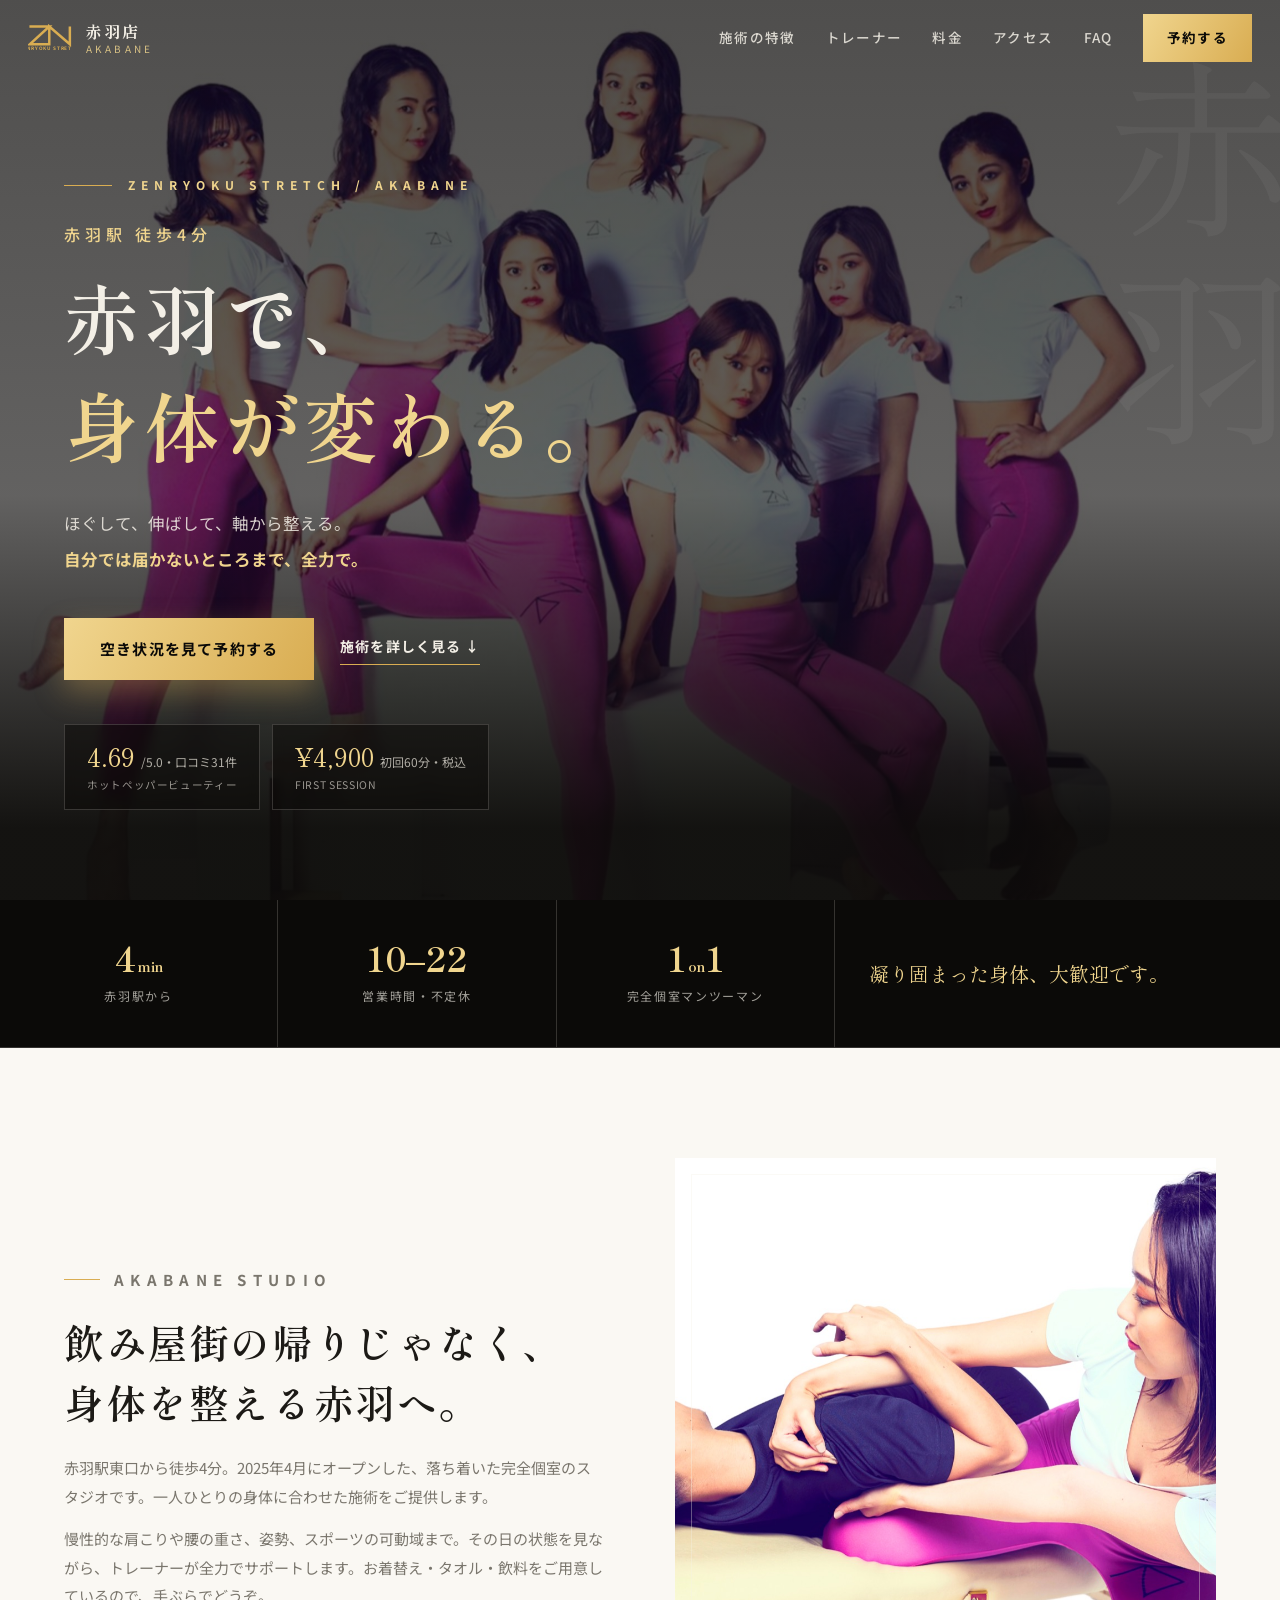
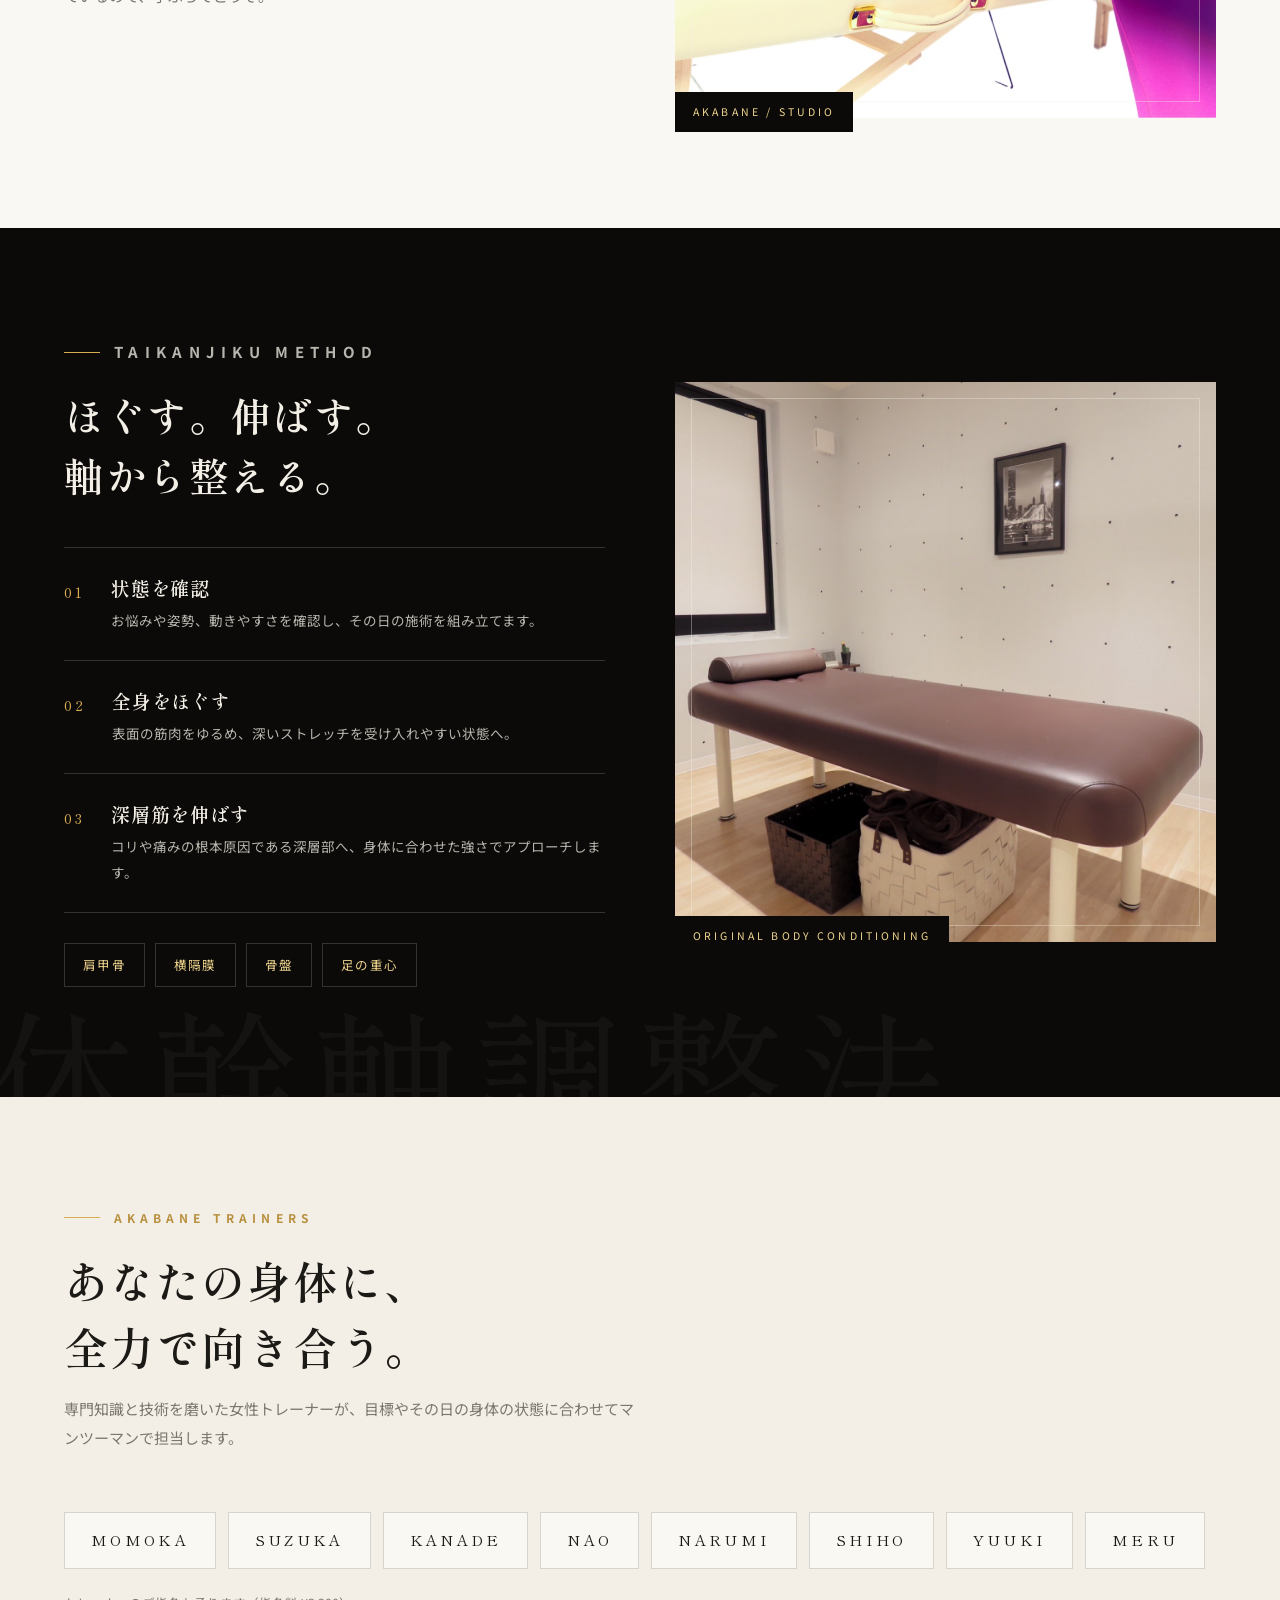
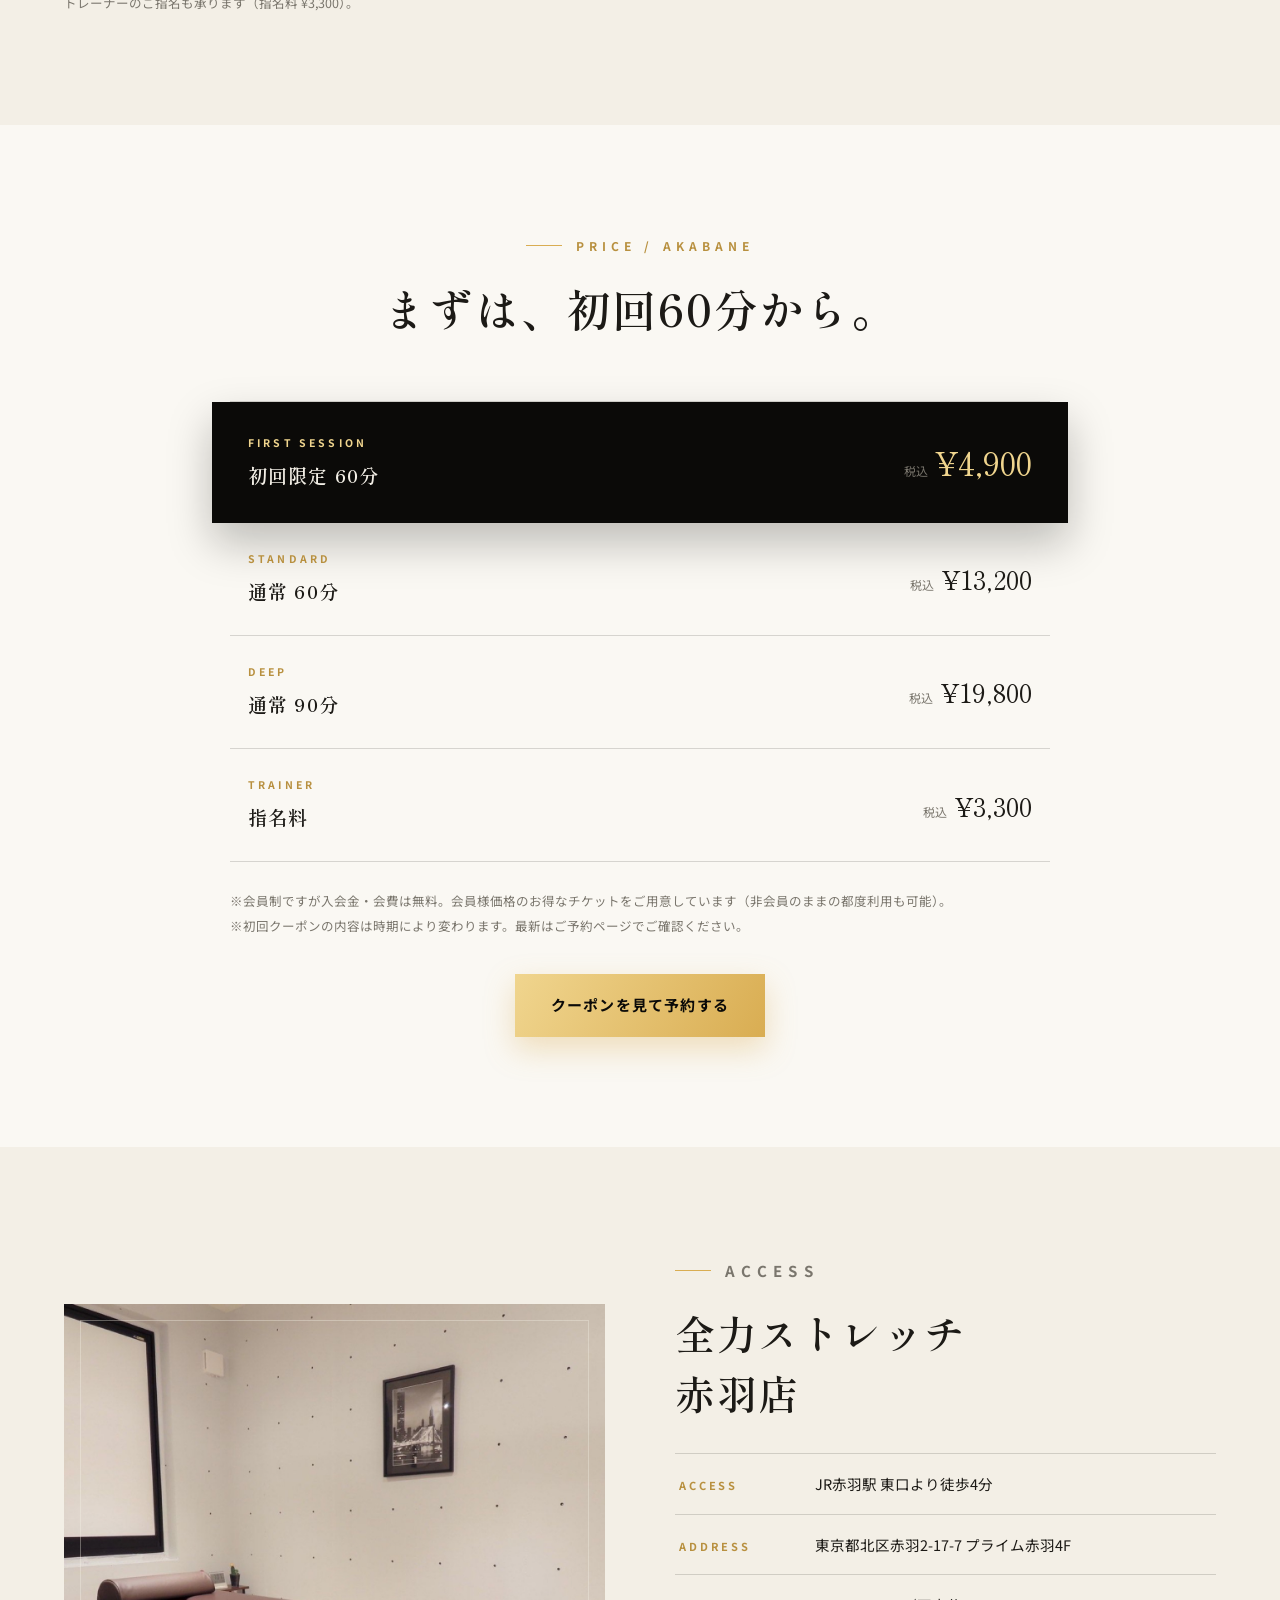
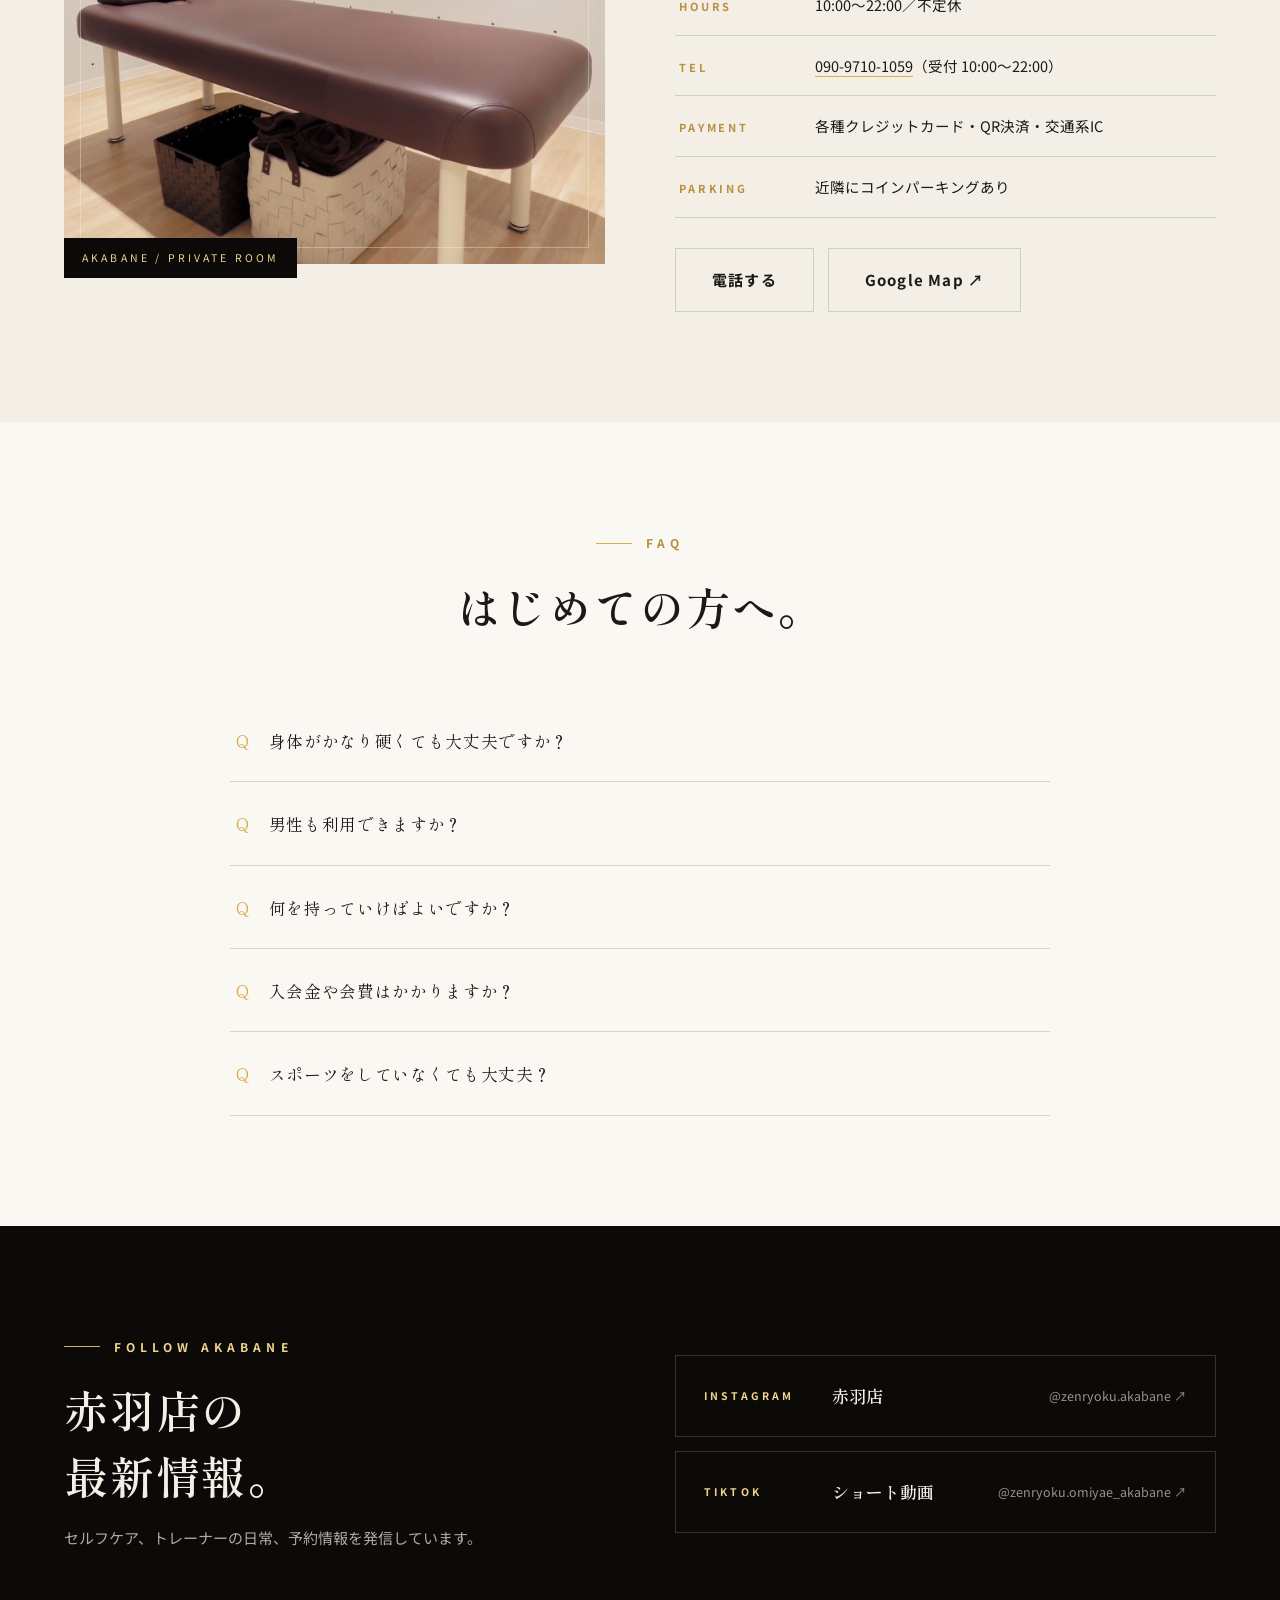
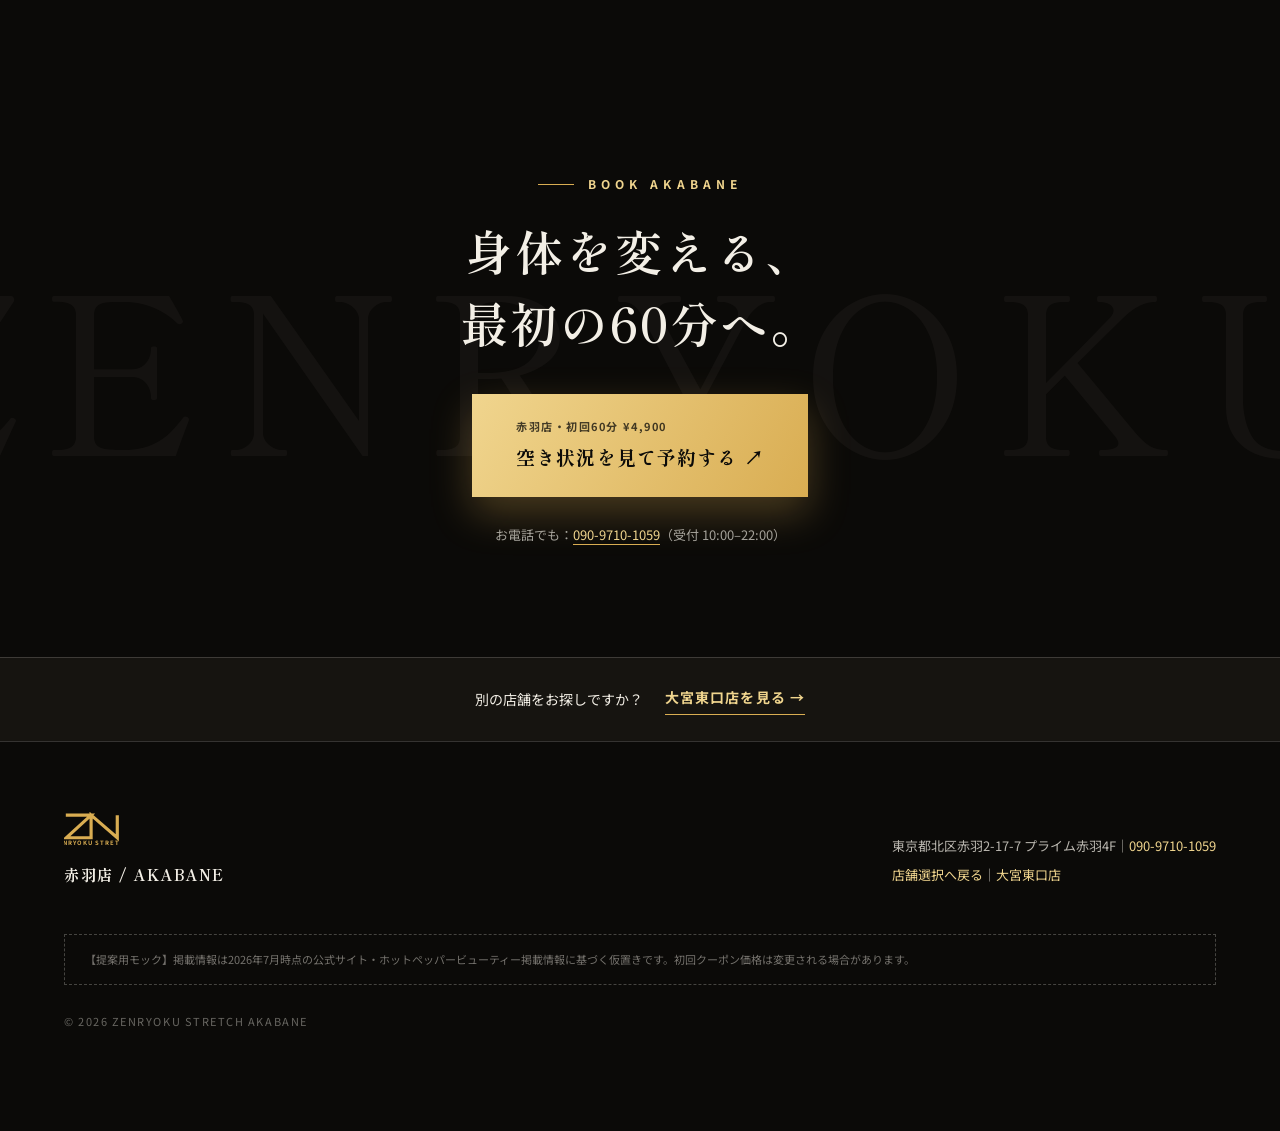
==== site/akabane/index.html @ d9684d63 "全力ストレッチ HP提案デモサイト（3案切替＋QR） Co-Authored-By: Claude Fable 5 <noreply@anthropic.com>" ====
<!doctype html>
<html lang="ja">
<head>
  <meta charset="UTF-8">
  <meta name="viewport" content="width=device-width, initial-scale=1.0">
  <title>全力ストレッチ 赤羽店｜赤羽駅徒歩4分・もみほぐし＆パーソナルストレッチ</title>
  <meta name="description" content="全力ストレッチ 赤羽店。赤羽駅徒歩4分、口コミ4.69。ほぐし×ストレッチのWアプローチ、完全個室・女性トレーナーのマンツーマン施術。初回60分4,900円。">
  <meta name="robots" content="noindex">
  <meta name="theme-color" content="#0b0a08">
  <meta property="og:title" content="全力ストレッチ 赤羽店">
  <meta property="og:description" content="赤羽駅徒歩4分。ほぐしてから、伸ばす。初回60分4,900円。">
  <meta property="og:image" content="https://kehare.github.io/zenryoku-stretch-hp/assets/images/akabane-cover.jpg">
  <meta property="og:url" content="https://kehare.github.io/zenryoku-stretch-hp/akabane/">
  <meta property="og:type" content="website">
  <link rel="icon" type="image/svg+xml" href="../assets/zenryoku-logo.svg">
  <link rel="preconnect" href="https://fonts.googleapis.com">
  <link rel="preconnect" href="https://fonts.gstatic.com" crossorigin>
  <link href="https://fonts.googleapis.com/css2?family=Shippori+Mincho:wght@500;600;700&family=Noto+Sans+JP:wght@400;500;700&display=swap" rel="stylesheet">
  <link rel="stylesheet" href="../assets/site.css">
  <script src="../assets/site.js" defer></script>
</head>
<body class="has-reserve-bar">
<a class="skip-link" href="#main">本文へ移動</a>

<header class="site-header" data-header>
  <a class="brand" href="../index.html" aria-label="店舗選択へ戻る">
    <svg class="brand-mark" viewBox="0 0 124 78" aria-hidden="true">
      <path d="M4 7H60L5 57H60V7L118 57V7"></path>
      <text class="brand-mark-word" x="61" y="74" text-anchor="middle">ZENRYOKU STRETCH</text>
    </svg>
    <span class="brand-copy">
      <strong>赤羽店</strong>
      <small>AKABANE</small>
    </span>
  </a>
  <button class="menu-toggle" type="button" aria-expanded="false" aria-controls="global-nav" data-menu-toggle>
    <span></span><span></span>
    <span class="sr-only">メニューを開く</span>
  </button>
  <nav class="global-nav" id="global-nav" aria-label="メインメニュー" data-nav>
    <a href="#method">施術の特徴</a>
    <a href="#trainers">トレーナー</a>
    <a href="#price">料金</a>
    <a href="#access">アクセス</a>
    <a href="#faq">FAQ</a>
    <a class="nav-cta" href="#reserve">予約する</a>
  </nav>
</header>

<main id="main">

  <!-- ヒーロー -->
  <section class="hero" id="top" style="padding:0">
    <div class="hero-media" aria-hidden="true">
      <img src="../assets/images/akabane-cover.jpg" alt="" width="1600" height="900">
    </div>
    <p class="hero-watermark" aria-hidden="true">赤羽</p>
    <div class="hero-inner">
      <p class="hero-kicker">Zenryoku Stretch / Akabane</p>
      <h1 class="reveal">
        <small>赤羽駅 徒歩4分</small>
        赤羽で、<br><em>身体が変わる。</em>
      </h1>
      <p class="hero-lead reveal">ほぐして、伸ばして、軸から整える。<br><strong>自分では届かないところまで、全力で。</strong></p>
      <div class="hero-actions reveal">
        <a class="btn btn-gold" href="https://beauty.hotpepper.jp/kr/slnH000744509/coupon/" target="_blank" rel="noopener noreferrer">空き状況を見て予約する</a>
        <a class="text-link" href="#method">施術を詳しく見る ↓</a>
      </div>
      <div class="hero-badges reveal">
        <div class="badge"><span class="num">4.69<small>/5.0・口コミ31件</small></span><span class="src">ホットペッパービューティー</span></div>
        <div class="badge"><span class="num">¥4,900<small>初回60分・税込</small></span><span class="src">FIRST SESSION</span></div>
      </div>
    </div>
  </section>

  <!-- プルーフ帯 -->
  <div class="proof-strip" aria-label="赤羽店の特徴">
    <div class="proof-item"><strong>4<small>min</small></strong><span>赤羽駅から</span></div>
    <div class="proof-item"><strong>10–22</strong><span>営業時間・不定休</span></div>
    <div class="proof-item"><strong>1<small>on</small>1</strong><span>完全個室マンツーマン</span></div>
    <div class="proof-message"><p>凝り固まった身体、大歓迎です。</p></div>
  </div>

  <!-- イントロ -->
  <section>
    <div class="container">
      <div class="split">
        <div class="split-copy reveal">
          <p class="eyebrow">Akabane Studio</p>
          <h2>飲み屋街の帰りじゃなく、<br>身体を整える赤羽へ。</h2>
          <p>赤羽駅東口から徒歩4分。2025年4月にオープンした、落ち着いた完全個室のスタジオです。一人ひとりの身体に合わせた施術をご提供します。</p>
          <p>慢性的な肩こりや腰の重さ、姿勢、スポーツの可動域まで。その日の状態を見ながら、トレーナーが全力でサポートします。お着替え・タオル・飲料をご用意しているので、手ぶらでどうぞ。</p>
        </div>
        <div class="split-media reveal">
          <img src="../assets/images/akabane-wide.jpg" alt="全力ストレッチ 赤羽店の店内" loading="lazy" width="1600" height="900">
          <span class="frame-line" aria-hidden="true"></span>
          <span class="img-label">AKABANE / STUDIO</span>
        </div>
      </div>
    </div>
  </section>

  <!-- メソッド -->
  <section class="method-section" id="method">
    <p class="method-watermark" aria-hidden="true">体幹軸調整法</p>
    <div class="container">
      <div class="split reverse">
        <div class="split-media reveal">
          <img src="../assets/images/akabane-staff.jpg" alt="赤羽店でのマンツーマン施術" loading="lazy" width="1080" height="1080">
          <span class="frame-line" aria-hidden="true"></span>
          <span class="img-label">ORIGINAL BODY CONDITIONING</span>
        </div>
        <div class="split-copy">
          <p class="eyebrow on-dark reveal">Taikanjiku Method</p>
          <h2 class="reveal" style="color:var(--cream)">ほぐす。伸ばす。<br>軸から整える。</h2>
          <ol class="method-steps">
            <li class="reveal"><span class="num">01</span><div><h3>状態を確認</h3><p>お悩みや姿勢、動きやすさを確認し、その日の施術を組み立てます。</p></div></li>
            <li class="reveal"><span class="num">02</span><div><h3>全身をほぐす</h3><p>表面の筋肉をゆるめ、深いストレッチを受け入れやすい状態へ。</p></div></li>
            <li class="reveal"><span class="num">03</span><div><h3>深層筋を伸ばす</h3><p>コリや痛みの根本原因である深層部へ、身体に合わせた強さでアプローチします。</p></div></li>
          </ol>
          <div class="axis-chips reveal">
            <span>肩甲骨</span><span>横隔膜</span><span>骨盤</span><span>足の重心</span>
          </div>
        </div>
      </div>
    </div>
  </section>

  <!-- トレーナー -->
  <section class="trainer-section" id="trainers">
    <div class="container">
      <div class="sec-head reveal">
        <p class="eyebrow">Akabane Trainers</p>
        <h2 class="sec-title">あなたの身体に、<br>全力で向き合う。</h2>
        <p class="sec-lead">専門知識と技術を磨いた女性トレーナーが、目標やその日の身体の状態に合わせてマンツーマンで担当します。</p>
      </div>
      <div class="store-trainers reveal" aria-label="赤羽店トレーナー">
        <span>MOMOKA</span><span>SUZUKA</span><span>KANADE</span><span>NAO</span><span>NARUMI</span><span>SHIHO</span><span>YUUKI</span><span>MERU</span>
      </div>
      <p class="trainer-note reveal">トレーナーのご指名も承ります（指名料 ¥3,300）。</p>
    </div>
  </section>

  <!-- 料金 -->
  <section class="center" id="price">
    <div class="container">
      <div class="sec-head reveal">
        <p class="eyebrow">Price / Akabane</p>
        <h2 class="sec-title">まずは、初回60分から。</h2>
      </div>
      <div class="price-table reveal">
        <div class="price-row featured">
          <div><span>First Session</span><strong>初回限定 60分</strong></div>
          <p><small>税込</small>¥4,900</p>
        </div>
        <div class="price-row">
          <div><span>Standard</span><strong>通常 60分</strong></div>
          <p><small>税込</small>¥13,200</p>
        </div>
        <div class="price-row">
          <div><span>Deep</span><strong>通常 90分</strong></div>
          <p><small>税込</small>¥19,800</p>
        </div>
        <div class="price-row">
          <div><span>Trainer</span><strong>指名料</strong></div>
          <p><small>税込</small>¥3,300</p>
        </div>
      </div>
      <p class="price-note reveal">※会員制ですが入会金・会費は無料。会員様価格のお得なチケットをご用意しています（非会員のままの都度利用も可能）。<br>※初回クーポンの内容は時期により変わります。最新はご予約ページでご確認ください。</p>
      <div class="price-cta reveal">
        <a class="btn btn-gold" href="https://beauty.hotpepper.jp/kr/slnH000744509/coupon/" target="_blank" rel="noopener noreferrer">クーポンを見て予約する</a>
      </div>
    </div>
  </section>

  <!-- アクセス -->
  <section class="store-access" id="access">
    <div class="container">
      <div class="split">
        <div class="split-media reveal">
          <img src="../assets/images/akabane-space.jpg" alt="全力ストレッチ 赤羽店の個室" loading="lazy" width="1080" height="1080">
          <span class="frame-line" aria-hidden="true"></span>
          <span class="img-label">AKABANE / PRIVATE ROOM</span>
        </div>
        <div class="split-copy reveal">
          <p class="eyebrow">Access</p>
          <h2>全力ストレッチ<br>赤羽店</h2>
          <dl class="access-list">
            <div><dt>ACCESS</dt><dd>JR赤羽駅 東口より徒歩4分</dd></div>
            <div><dt>ADDRESS</dt><dd>東京都北区赤羽2-17-7 プライム赤羽4F</dd></div>
            <div><dt>HOURS</dt><dd>10:00〜22:00／不定休</dd></div>
            <div><dt>TEL</dt><dd><a href="tel:090-9710-1059" style="border-bottom:1px solid var(--gold)">090-9710-1059</a>（受付 10:00〜22:00）</dd></div>
            <div><dt>PAYMENT</dt><dd>各種クレジットカード・QR決済・交通系IC</dd></div>
            <div><dt>PARKING</dt><dd>近隣にコインパーキングあり</dd></div>
          </dl>
          <div class="access-actions">
            <a class="btn btn-outline" href="tel:090-9710-1059">電話する</a>
            <a class="btn btn-outline" href="https://www.google.com/maps/search/?api=1&query=%E5%85%A8%E5%8A%9B%E3%82%B9%E3%83%88%E3%83%AC%E3%83%83%E3%83%81%E8%B5%A4%E7%BE%BD%E5%BA%97" target="_blank" rel="noopener noreferrer">Google Map ↗</a>
          </div>
        </div>
      </div>
    </div>
  </section>

  <!-- FAQ -->
  <section class="center" id="faq">
    <div class="container">
      <div class="sec-head reveal">
        <p class="eyebrow">FAQ</p>
        <h2 class="sec-title">はじめての方へ。</h2>
      </div>
      <div class="faq-list">
        <details class="reveal">
          <summary>身体がかなり硬くても大丈夫ですか？</summary>
          <p>はい。身体の状態に合わせて強さや内容を調整します。緊張しやすい方には、自律神経に関わる脊柱近くの筋肉をゆるめる施術から始めますのでご安心ください。</p>
        </details>
        <details class="reveal">
          <summary>男性も利用できますか？</summary>
          <p>はい。男性・女性ともにご利用いただけます。施術は完全個室で、女性トレーナーがマンツーマンで担当します。</p>
        </details>
        <details class="reveal">
          <summary>何を持っていけばよいですか？</summary>
          <p>お着替え・タオル・お飲み物をご用意しています。基本的に手ぶらでお越しいただけます。お仕事帰りのスーツのままでも大丈夫です。</p>
        </details>
        <details class="reveal">
          <summary>入会金や会費はかかりますか？</summary>
          <p>会員制ですが、入会金・会費は無料です。会員になると会員様価格のチケットをご利用いただけます。非会員のままの都度利用も可能です。</p>
        </details>
        <details class="reveal">
          <summary>スポーツをしていなくても大丈夫？</summary>
          <p>もちろんです。デスクワークの肩こり・腰痛の方が多く通われています。柔軟性を上げたいスポーツをされる方（特にゴルフ）にもおすすめです。</p>
        </details>
      </div>
    </div>
  </section>

  <!-- SNS -->
  <section class="social-section">
    <div class="container">
      <div class="social-grid">
        <div class="reveal">
          <p class="eyebrow on-dark">Follow Akabane</p>
          <h2 class="sec-title" style="color:var(--cream)">赤羽店の<br>最新情報。</h2>
          <p class="sec-lead" style="color:rgba(243,239,230,.7)">セルフケア、トレーナーの日常、予約情報を発信しています。</p>
        </div>
        <div class="social-links">
          <a class="social-card reveal" href="https://www.instagram.com/zenryoku.akabane/" target="_blank" rel="noopener noreferrer">
            <span>INSTAGRAM</span><strong>赤羽店</strong><em>@zenryoku.akabane ↗</em>
          </a>
          <a class="social-card reveal" href="https://www.tiktok.com/@zenryoku.omiyae_akabane" target="_blank" rel="noopener noreferrer">
            <span>TIKTOK</span><strong>ショート動画</strong><em>@zenryoku.omiyae_akabane ↗</em>
          </a>
        </div>
      </div>
    </div>
  </section>

  <!-- 予約 -->
  <section class="reserve-section" id="reserve">
    <div class="container reserve-inner reveal">
      <p class="eyebrow on-dark" style="justify-content:center">Book Akabane</p>
      <h2>身体を変える、<br>最初の60分へ。</h2>
      <div class="reserve-buttons">
        <a class="reserve-button" href="https://beauty.hotpepper.jp/kr/slnH000744509/coupon/" target="_blank" rel="noopener noreferrer">
          <small>赤羽店・初回60分 ¥4,900</small>
          <strong>空き状況を見て予約する ↗</strong>
        </a>
      </div>
      <p class="reserve-tel">お電話でも：<a href="tel:090-9710-1059">090-9710-1059</a>（受付 10:00–22:00）</p>
    </div>
  </section>
</main>

<div class="store-switch">
  <span>別の店舗をお探しですか？</span>
  <a href="../omiya/index.html">大宮東口店を見る →</a>
</div>

<footer class="site-footer">
  <div class="container">
    <div class="footer-grid">
      <div class="footer-brand">
        <svg class="brand-mark" viewBox="0 0 124 78" aria-hidden="true" style="width:56px">
          <path d="M4 7H60L5 57H60V7L118 57V7"></path>
          <text class="brand-mark-word" x="61" y="74" text-anchor="middle">ZENRYOKU STRETCH</text>
        </svg>
        <strong>赤羽店 / AKABANE</strong>
      </div>
      <div class="footer-shops">
        <p>東京都北区赤羽2-17-7 プライム赤羽4F｜<a href="tel:090-9710-1059">090-9710-1059</a></p>
        <p><a href="../index.html">店舗選択へ戻る</a>｜<a href="../omiya/index.html">大宮東口店</a></p>
      </div>
    </div>
    <div class="mock-note">【提案用モック】掲載情報は2026年7月時点の公式サイト・ホットペッパービューティー掲載情報に基づく仮置きです。初回クーポン価格は変更される場合があります。</div>
    <p class="copyright">© 2026 ZENRYOKU STRETCH AKABANE</p>
  </div>
</footer>

<div class="mobile-reserve" aria-label="赤羽店の予約">
  <a href="https://beauty.hotpepper.jp/kr/slnH000744509/coupon/" target="_blank" rel="noopener noreferrer">
    <small>赤羽店</small>初回60分 ¥4,900で予約する
  </a>
</div>

</body>
</html>
---- site/assets/site.css ----
/* ============================================================
   全力ストレッチ 大宮東口店・赤羽店 — 共有スタイル
   黒×金×クリームのエディトリアル。見出し=Shippori Mincho、本文=Noto Sans JP
   ============================================================ */
:root{
  --black:#0b0a08;
  --black-soft:#161410;
  --cream:#f3efe6;
  --paper:#faf8f3;
  --gold:#d9ad52;
  --gold-light:#f0d58e;
  --gold-deep:#b8903f;
  --ink:#1c1a16;
  --gray:#7a766d;
  --line:rgba(28,26,22,.16);
  --line-light:rgba(243,239,230,.18);
  --max:1200px;
  --ease:cubic-bezier(.22,1,.36,1);
  --serif:'Shippori Mincho','Yu Mincho','Hiragino Mincho ProN',serif;
  --sans:'Noto Sans JP','Hiragino Kaku Gothic ProN',sans-serif;
}
*{margin:0;padding:0;box-sizing:border-box}
html{scroll-behavior:smooth;scroll-padding-top:84px}
body{font-family:var(--sans);color:var(--ink);background:var(--paper);line-height:1.9;font-size:16px;-webkit-font-smoothing:antialiased}
img{max-width:100%;display:block}
a{color:inherit;text-decoration:none}
.sr-only{position:absolute;width:1px;height:1px;overflow:hidden;clip:rect(0 0 0 0)}
.skip-link{position:absolute;left:-999px;top:0;background:var(--gold);color:var(--black);padding:8px 16px;z-index:200}
.skip-link:focus{left:0}
.container{max-width:var(--max);margin:0 auto;padding:0 24px}

/* ---- 見出しの共通言語 ---- */
.eyebrow{font-size:12px;font-weight:700;letter-spacing:.42em;text-transform:uppercase;color:var(--gold-deep);display:flex;align-items:center;gap:14px;margin-bottom:18px}
.eyebrow::before{content:"";width:36px;height:1px;background:var(--gold)}
.eyebrow.on-dark{color:var(--gold-light)}
h1,h2,h3{font-family:var(--serif);font-weight:600;line-height:1.5;letter-spacing:.04em}
.sec-title{font-size:clamp(28px,4.2vw,44px)}
.sec-lead{margin-top:16px;font-size:15px;color:var(--gray);max-width:38em}

/* ---- ボタン ---- */
.btn{display:inline-flex;align-items:center;justify-content:center;gap:10px;padding:17px 36px;font-weight:700;font-size:15px;letter-spacing:.08em;transition:all .3s var(--ease);cursor:pointer;border:none}
.btn:active{transform:scale(.97)}
.btn-gold{background:linear-gradient(120deg,var(--gold-light),var(--gold));color:var(--black);box-shadow:0 12px 30px rgba(217,173,82,.35)}
.btn-gold:hover{box-shadow:0 16px 38px rgba(217,173,82,.5);transform:translateY(-2px)}
.btn-outline{border:1px solid var(--line);color:var(--ink);background:transparent}
.btn-outline:hover{border-color:var(--ink)}
.btn-outline.on-dark{border-color:var(--line-light);color:var(--cream)}
.btn-outline.on-dark:hover{border-color:var(--gold);color:var(--gold-light)}
.text-link{font-size:14px;font-weight:700;letter-spacing:.08em;border-bottom:1px solid var(--gold);padding-bottom:4px;transition:.3s}
.text-link:hover{color:var(--gold-deep)}

/* ---- ヘッダー ---- */
.site-header{position:fixed;top:0;left:0;right:0;z-index:100;display:flex;align-items:center;justify-content:space-between;padding:0 28px;height:76px;transition:all .4s var(--ease);color:var(--cream)}
.site-header.scrolled{background:rgba(11,10,8,.9);backdrop-filter:blur(12px);border-bottom:1px solid var(--line-light)}
.brand{display:flex;align-items:center;gap:14px}
.brand-mark{width:44px;height:auto;flex-shrink:0}
.brand-mark path{fill:none;stroke:var(--gold);stroke-width:7}
.brand-mark-word{font-size:13px;letter-spacing:.18em;fill:var(--gold);font-family:var(--sans);font-weight:700}
.brand-copy{display:flex;flex-direction:column;line-height:1.3}
.brand-copy strong{font-family:var(--serif);font-size:16px;letter-spacing:.12em}
.brand-copy small{font-size:10px;letter-spacing:.34em;color:var(--gold-light);opacity:.85}
.global-nav{display:flex;align-items:center;gap:30px;font-size:13.5px;font-weight:500;letter-spacing:.1em}
.global-nav a{opacity:.85;transition:.25s}
.global-nav a:hover{opacity:1;color:var(--gold-light)}
.global-nav .nav-cta{opacity:1;background:linear-gradient(120deg,var(--gold-light),var(--gold));color:var(--black);padding:11px 24px;font-weight:700}
.global-nav .nav-cta:hover{color:var(--black);box-shadow:0 10px 24px rgba(217,173,82,.45)}
.menu-toggle{display:none;flex-direction:column;justify-content:center;gap:7px;width:44px;height:44px;background:none;border:none;cursor:pointer;z-index:110}
.menu-toggle span{display:block;height:1.5px;background:var(--cream);transition:.3s;margin:0 8px}
.menu-toggle[aria-expanded="true"] span:nth-child(1){transform:translateY(4.3px) rotate(45deg)}
.menu-toggle[aria-expanded="true"] span:nth-child(2){transform:translateY(-4.2px) rotate(-45deg)}

/* ---- ヒーロー ---- */
.hero{position:relative;min-height:100svh;display:flex;align-items:flex-end;color:var(--cream);overflow:hidden;background:var(--black)}
.hero-media{position:absolute;inset:0}
.hero-media img{width:100%;height:100%;object-fit:cover;opacity:.62}
.hero-media::after{content:"";position:absolute;inset:0;background:linear-gradient(to top,rgba(11,10,8,.94) 8%,rgba(11,10,8,.42) 45%,rgba(11,10,8,.55))}
.hero-watermark{position:absolute;right:-2%;top:6%;font-family:var(--serif);font-size:min(17vw,190px);line-height:1.1;color:rgba(243,239,230,.05);writing-mode:vertical-rl;letter-spacing:.1em;pointer-events:none;z-index:1}
.hero-inner{position:relative;z-index:2;width:100%;max-width:var(--max);margin:0 auto;padding:150px 24px 90px}
.hero-kicker{font-size:12px;font-weight:700;letter-spacing:.5em;color:var(--gold-light);text-transform:uppercase;margin-bottom:26px;display:flex;align-items:center;gap:16px}
.hero-kicker::before{content:"";width:48px;height:1px;background:var(--gold)}
.hero h1{font-size:clamp(38px,6.4vw,76px);font-weight:600;line-height:1.42;letter-spacing:.05em}
.hero h1 em{font-style:normal;color:var(--gold-light)}
.hero h1 small{display:block;font-size:clamp(13px,1.6vw,16px);font-family:var(--sans);font-weight:500;letter-spacing:.3em;color:var(--gold-light);margin-bottom:18px}
.hero-lead{margin-top:26px;font-size:clamp(14px,1.7vw,16.5px);line-height:2.2;color:rgba(243,239,230,.85);max-width:34em}
.hero-lead strong{color:var(--gold-light);font-weight:700}
.hero-actions{display:flex;flex-wrap:wrap;align-items:center;gap:26px;margin-top:40px}
.hero-badges{display:flex;flex-wrap:wrap;gap:12px;margin-top:44px}
.badge{border:1px solid var(--line-light);background:rgba(11,10,8,.55);backdrop-filter:blur(6px);padding:14px 22px;display:flex;flex-direction:column;gap:2px;min-width:170px}
.badge .num{font-family:var(--serif);font-size:26px;color:var(--gold-light);line-height:1.3}
.badge .num small{font-size:12px;color:rgba(243,239,230,.7);margin-left:6px;font-family:var(--sans)}
.badge .src{font-size:10.5px;letter-spacing:.06em;color:rgba(243,239,230,.6)}
.hero-offer{position:absolute;right:36px;bottom:36px;z-index:3;background:linear-gradient(135deg,var(--gold-light),var(--gold));color:var(--black);padding:20px 28px;text-align:center;box-shadow:0 18px 44px rgba(0,0,0,.45)}
.hero-offer span{display:block;font-size:10.5px;font-weight:700;letter-spacing:.3em}
.hero-offer strong{display:block;font-family:var(--serif);font-size:34px;line-height:1.3}
.hero-offer em{display:block;font-style:normal;font-size:11px;font-weight:700;opacity:.75}

/* ---- 帯（マーキー） ---- */
.marquee{background:var(--black);color:var(--gold);overflow:hidden;padding:18px 0;border-top:1px solid var(--line-light);border-bottom:1px solid var(--line-light)}
.marquee-track{display:flex;gap:64px;white-space:nowrap;animation:marquee 30s linear infinite;font-family:var(--serif);font-size:15px;letter-spacing:.34em}
.marquee-track span{display:flex;align-items:center;gap:64px}
@keyframes marquee{from{transform:translateX(0)}to{transform:translateX(-50%)}}
@media(prefers-reduced-motion:reduce){.marquee-track{animation:none}}

/* ---- セクション基礎 ---- */
section{padding:110px 0}
.sec-head{margin-bottom:60px}
.center .sec-head{text-align:center}
.center .eyebrow{justify-content:center}
.center .sec-lead{margin-left:auto;margin-right:auto}

/* ---- プルーフ帯 ---- */
.proof-strip{display:grid;grid-template-columns:repeat(3,1fr) 1.6fr;background:var(--black);color:var(--cream);padding:0;border-bottom:1px solid var(--line-light)}
.proof-item{padding:38px 20px;text-align:center;border-right:1px solid var(--line-light)}
.proof-item strong{display:block;font-family:var(--serif);font-size:34px;color:var(--gold-light);line-height:1.2}
.proof-item strong small{font-size:14px;margin-left:2px}
.proof-item span{font-size:12px;letter-spacing:.14em;color:rgba(243,239,230,.65)}
.proof-message{display:flex;align-items:center;padding:28px 34px}
.proof-message p{font-family:var(--serif);font-size:clamp(16px,1.8vw,20px);line-height:1.9;color:var(--gold-light)}

/* ---- 写真＋コピーの2カラム ---- */
.split{display:grid;grid-template-columns:1fr 1fr;gap:70px;align-items:center}
.split.reverse > :first-child{order:2}
.split-media{position:relative}
.split-media img{width:100%;height:min(560px,64vw);object-fit:cover}
.split-media .frame-line{position:absolute;inset:16px;border:1px solid rgba(243,239,230,.35);pointer-events:none}
.split-media .img-label{position:absolute;left:0;bottom:-14px;background:var(--black);color:var(--gold-light);font-size:10.5px;letter-spacing:.3em;padding:10px 18px}
.split-copy h2{font-size:clamp(26px,3.6vw,40px);margin-bottom:22px}
.split-copy p{font-size:15px;color:var(--gray)}
.split-copy p + p{margin-top:14px}

/* ---- メソッド（黒地） ---- */
.method-section{background:var(--black);color:var(--cream);position:relative;overflow:hidden}
.method-section .split-copy p{color:rgba(243,239,230,.75)}
.method-watermark{position:absolute;left:-1%;bottom:-6%;font-family:var(--serif);font-size:min(13vw,150px);color:rgba(243,239,230,.045);letter-spacing:.08em;pointer-events:none;line-height:1}
.method-steps{margin-top:42px;display:flex;flex-direction:column;gap:0;counter-reset:step}
.method-steps li{list-style:none;display:flex;gap:26px;padding:26px 0;border-top:1px solid var(--line-light);align-items:flex-start}
.method-steps li:last-child{border-bottom:1px solid var(--line-light)}
.method-steps .num{font-family:var(--serif);font-size:15px;color:var(--gold);letter-spacing:.2em;padding-top:4px;flex-shrink:0}
.method-steps h3{font-size:19px;margin-bottom:6px;color:var(--cream)}
.method-steps p{font-size:13.5px;color:rgba(243,239,230,.68);line-height:1.9}
.axis-chips{display:flex;flex-wrap:wrap;gap:10px;margin-top:30px}
.axis-chips span{border:1px solid var(--line-light);color:var(--gold-light);font-size:12.5px;letter-spacing:.1em;padding:9px 18px}

/* ---- トレーナー ---- */
.trainer-section{background:var(--cream)}
.store-trainers{display:flex;flex-wrap:wrap;gap:12px;margin-top:34px}
.store-trainers span{font-family:var(--serif);font-size:15px;letter-spacing:.22em;border:1px solid var(--line);padding:13px 26px;background:var(--paper);transition:.3s}
.store-trainers span:hover{border-color:var(--gold);color:var(--gold-deep)}
.trainer-note{margin-top:22px;font-size:12.5px;color:var(--gray)}

/* ---- 料金 ---- */
.price-table{max-width:820px;margin:0 auto;border-top:1px solid var(--line)}
.price-row{display:flex;align-items:center;justify-content:space-between;gap:20px;padding:26px 18px;border-bottom:1px solid var(--line);transition:background .3s}
.price-row:hover{background:rgba(217,173,82,.06)}
.price-row div span{display:block;font-size:10.5px;font-weight:700;letter-spacing:.3em;color:var(--gold-deep);text-transform:uppercase;margin-bottom:4px}
.price-row div strong{font-family:var(--serif);font-size:19px;font-weight:600;letter-spacing:.06em}
.price-row p{font-family:var(--serif);font-size:26px;white-space:nowrap}
.price-row p small{font-size:12px;font-family:var(--sans);color:var(--gray);margin-right:8px}
.price-row.featured{background:var(--black);color:var(--cream);margin:0 -18px;padding:30px 36px;border-bottom:none;box-shadow:0 20px 44px rgba(11,10,8,.25)}
.price-row.featured div span{color:var(--gold-light)}
.price-row.featured p{color:var(--gold-light);font-size:32px}
.price-note{max-width:820px;margin:26px auto 0;font-size:12.5px;color:var(--gray);line-height:2}
.price-cta{max-width:820px;margin:36px auto 0;display:flex;justify-content:center}

/* ---- アクセス ---- */
.store-access{background:var(--cream)}
.access-list{margin:30px 0;border-top:1px solid var(--line)}
.access-list > div{display:grid;grid-template-columns:120px 1fr;gap:16px;padding:16px 4px;border-bottom:1px solid var(--line);font-size:14.5px}
.access-list dt{font-size:11px;font-weight:700;letter-spacing:.26em;color:var(--gold-deep);padding-top:5px}
.access-actions{display:flex;flex-wrap:wrap;gap:14px}

/* ---- FAQ ---- */
.faq-list{max-width:820px;margin:0 auto}
.faq-list details{border-bottom:1px solid var(--line)}
.faq-list summary{cursor:pointer;list-style:none;display:flex;align-items:baseline;gap:18px;padding:24px 6px;font-family:var(--serif);font-size:16.5px;letter-spacing:.04em;transition:color .3s}
.faq-list summary::-webkit-details-marker{display:none}
.faq-list summary::before{content:"Q";font-family:var(--serif);color:var(--gold);font-size:18px;flex-shrink:0}
.faq-list summary:hover{color:var(--gold-deep)}
.faq-list details p{padding:0 6px 26px 42px;font-size:14px;color:var(--gray)}

/* ---- SNS ---- */
.social-section{background:var(--black);color:var(--cream)}
.social-grid{display:grid;grid-template-columns:1fr 1fr;gap:70px;align-items:center}
.social-grid > *{min-width:0}
.social-links{display:flex;flex-direction:column;gap:14px;min-width:0}
.social-card{border:1px solid var(--line-light);padding:24px 28px;display:grid;grid-template-columns:110px 1fr auto;align-items:center;gap:18px;transition:all .35s var(--ease)}
.social-card:hover{border-color:var(--gold);background:rgba(217,173,82,.07);transform:translateX(6px)}
.social-card span{font-size:10.5px;font-weight:700;letter-spacing:.3em;color:var(--gold-light)}
.social-card strong{font-family:var(--serif);font-size:17px;font-weight:600}
.social-card em{font-style:normal;font-size:12.5px;color:rgba(243,239,230,.6);justify-self:end;word-break:break-all;text-align:right}

/* ---- 採用帯 ---- */
.recruit-band{background:linear-gradient(120deg,var(--gold-light),var(--gold) 55%,var(--gold-deep));color:var(--black);padding:90px 0}
.recruit-band .eyebrow{color:rgba(11,10,8,.65)}
.recruit-band .eyebrow::before{background:var(--black)}
.recruit-band h2{font-size:clamp(26px,3.6vw,40px);margin-bottom:18px}
.recruit-band p{font-size:15px;max-width:38em;color:rgba(11,10,8,.8)}
.recruit-band .btn{margin-top:30px;background:var(--black);color:var(--gold-light)}
.recruit-band .btn:hover{box-shadow:0 14px 34px rgba(11,10,8,.4);transform:translateY(-2px)}

/* ---- 予約クロージング ---- */
.reserve-section{background:var(--black);color:var(--cream);text-align:center;position:relative;overflow:hidden}
.reserve-section::before{content:"ZENRYOKU";position:absolute;left:50%;top:50%;transform:translate(-50%,-50%);font-family:var(--serif);font-size:min(20vw,220px);color:rgba(243,239,230,.04);letter-spacing:.1em;pointer-events:none}
.reserve-inner{position:relative}
.reserve-inner h2{font-size:clamp(28px,4.4vw,48px);margin-bottom:36px}
.reserve-buttons{display:flex;flex-wrap:wrap;justify-content:center;gap:18px}
.reserve-button{background:linear-gradient(120deg,var(--gold-light),var(--gold));color:var(--black);padding:22px 44px;text-align:left;display:flex;flex-direction:column;gap:2px;transition:all .3s var(--ease);box-shadow:0 16px 40px rgba(217,173,82,.3)}
.reserve-button:hover{transform:translateY(-3px);box-shadow:0 22px 50px rgba(217,173,82,.45)}
.reserve-button small{font-size:11px;font-weight:700;letter-spacing:.14em;opacity:.75}
.reserve-button strong{font-family:var(--serif);font-size:19px;letter-spacing:.06em}
.reserve-tel{margin-top:26px;font-size:13px;color:rgba(243,239,230,.65)}
.reserve-tel a{color:var(--gold-light);border-bottom:1px solid var(--gold)}

/* ---- 店舗切替・フッター ---- */
.store-switch{background:var(--black-soft);color:var(--cream);display:flex;align-items:center;justify-content:center;gap:22px;padding:26px 20px;border-top:1px solid var(--line-light);font-size:14px}
.store-switch a{color:var(--gold-light);font-weight:700;letter-spacing:.08em;border-bottom:1px solid var(--gold);padding-bottom:3px}
.site-footer{background:var(--black);color:var(--cream);padding:70px 0 100px;border-top:1px solid var(--line-light)}
.footer-grid{display:flex;flex-wrap:wrap;justify-content:space-between;gap:36px;align-items:flex-end}
.footer-brand{display:flex;flex-direction:column;gap:14px}
.footer-brand strong{font-family:var(--serif);letter-spacing:.1em;font-size:15px}
.footer-shops{font-size:13px;line-height:2.2;color:rgba(243,239,230,.75)}
.footer-shops a{color:var(--gold-light)}
.mock-note{margin-top:44px;padding:14px 20px;border:1px dashed rgba(243,239,230,.25);color:rgba(243,239,230,.45);font-size:11px;line-height:1.9}
.copyright{margin-top:26px;font-size:11px;letter-spacing:.14em;color:rgba(243,239,230,.4)}

/* ---- モバイル固定予約バー ---- */
.mobile-reserve{position:fixed;left:0;right:0;bottom:0;z-index:90;display:none;padding:10px 14px;background:rgba(11,10,8,.92);backdrop-filter:blur(10px);border-top:1px solid var(--line-light)}
.mobile-reserve a{display:flex;align-items:center;justify-content:center;gap:10px;background:linear-gradient(120deg,var(--gold-light),var(--gold));color:var(--black);font-weight:700;letter-spacing:.1em;padding:15px;font-size:15px}
.mobile-reserve a small{font-weight:700;font-size:11px;opacity:.7}

/* ---- 店舗カード（トップ） ---- */
.stores-section{background:var(--paper)}
.store-cards{display:grid;grid-template-columns:1fr 1fr;gap:34px}
.store-card{position:relative;display:block;overflow:hidden;background:var(--black);color:var(--cream);min-height:520px}
.store-card img{position:absolute;inset:0;width:100%;height:100%;object-fit:cover;opacity:.66;transition:all .8s var(--ease)}
.store-card:hover img{transform:scale(1.05);opacity:.5}
.store-card::after{content:"";position:absolute;inset:0;background:linear-gradient(to top,rgba(11,10,8,.92) 12%,rgba(11,10,8,.15) 60%)}
.store-card-copy{position:absolute;left:0;right:0;bottom:0;z-index:2;padding:34px}
.store-card-copy .en{font-size:11px;font-weight:700;letter-spacing:.4em;color:var(--gold-light)}
.store-card-copy h3{font-size:clamp(26px,3vw,34px);margin:10px 0 8px}
.store-card-copy .meta{font-size:13px;color:rgba(243,239,230,.8);line-height:2}
.store-card-copy .rating{display:inline-flex;align-items:baseline;gap:8px;margin-top:12px;border:1px solid var(--line-light);padding:8px 16px;font-size:12px;background:rgba(11,10,8,.5)}
.store-card-copy .rating b{font-family:var(--serif);font-size:19px;color:var(--gold-light)}
.store-card-copy .go{position:absolute;right:30px;bottom:34px;width:52px;height:52px;border:1px solid var(--gold);color:var(--gold-light);display:flex;align-items:center;justify-content:center;font-size:19px;transition:.35s}
.store-card:hover .go{background:var(--gold);color:var(--black)}

/* ---- 出現アニメーション ---- */
.reveal{opacity:0;transform:translateY(34px);transition:opacity 1s var(--ease),transform 1s var(--ease)}
.reveal.in{opacity:1;transform:none}
@media(prefers-reduced-motion:reduce){.reveal{opacity:1;transform:none;transition:none}}

/* ---- レスポンシブ ---- */
@media(max-width:960px){
  .split,.social-grid,.store-cards{grid-template-columns:1fr;gap:44px}
  .split.reverse > :first-child{order:0}
  .proof-strip{grid-template-columns:repeat(3,1fr)}
  .proof-message{grid-column:1/-1;justify-content:center;border-top:1px solid var(--line-light)}
  section{padding:76px 0}
}
@media(max-width:820px){
  .global-nav{position:fixed;inset:0;background:rgba(11,10,8,.97);flex-direction:column;justify-content:center;gap:30px;font-size:17px;opacity:0;pointer-events:none;transition:opacity .35s}
  .global-nav.open{opacity:1;pointer-events:auto}
  .menu-toggle{display:flex}
  .hero-offer{position:static;margin:36px 24px 0;display:inline-block}
  .hero-inner{padding-bottom:60px}
  .mobile-reserve{display:block}
  body.has-reserve-bar{padding-bottom:78px}
  .store-switch{flex-direction:column;gap:12px;text-align:center}
  .price-row.featured{margin:0;padding:26px 20px}
  .access-list > div{grid-template-columns:96px 1fr}
  .social-card{grid-template-columns:1fr;gap:6px;padding:20px 22px}
  .social-card em{justify-self:start;text-align:left}
}
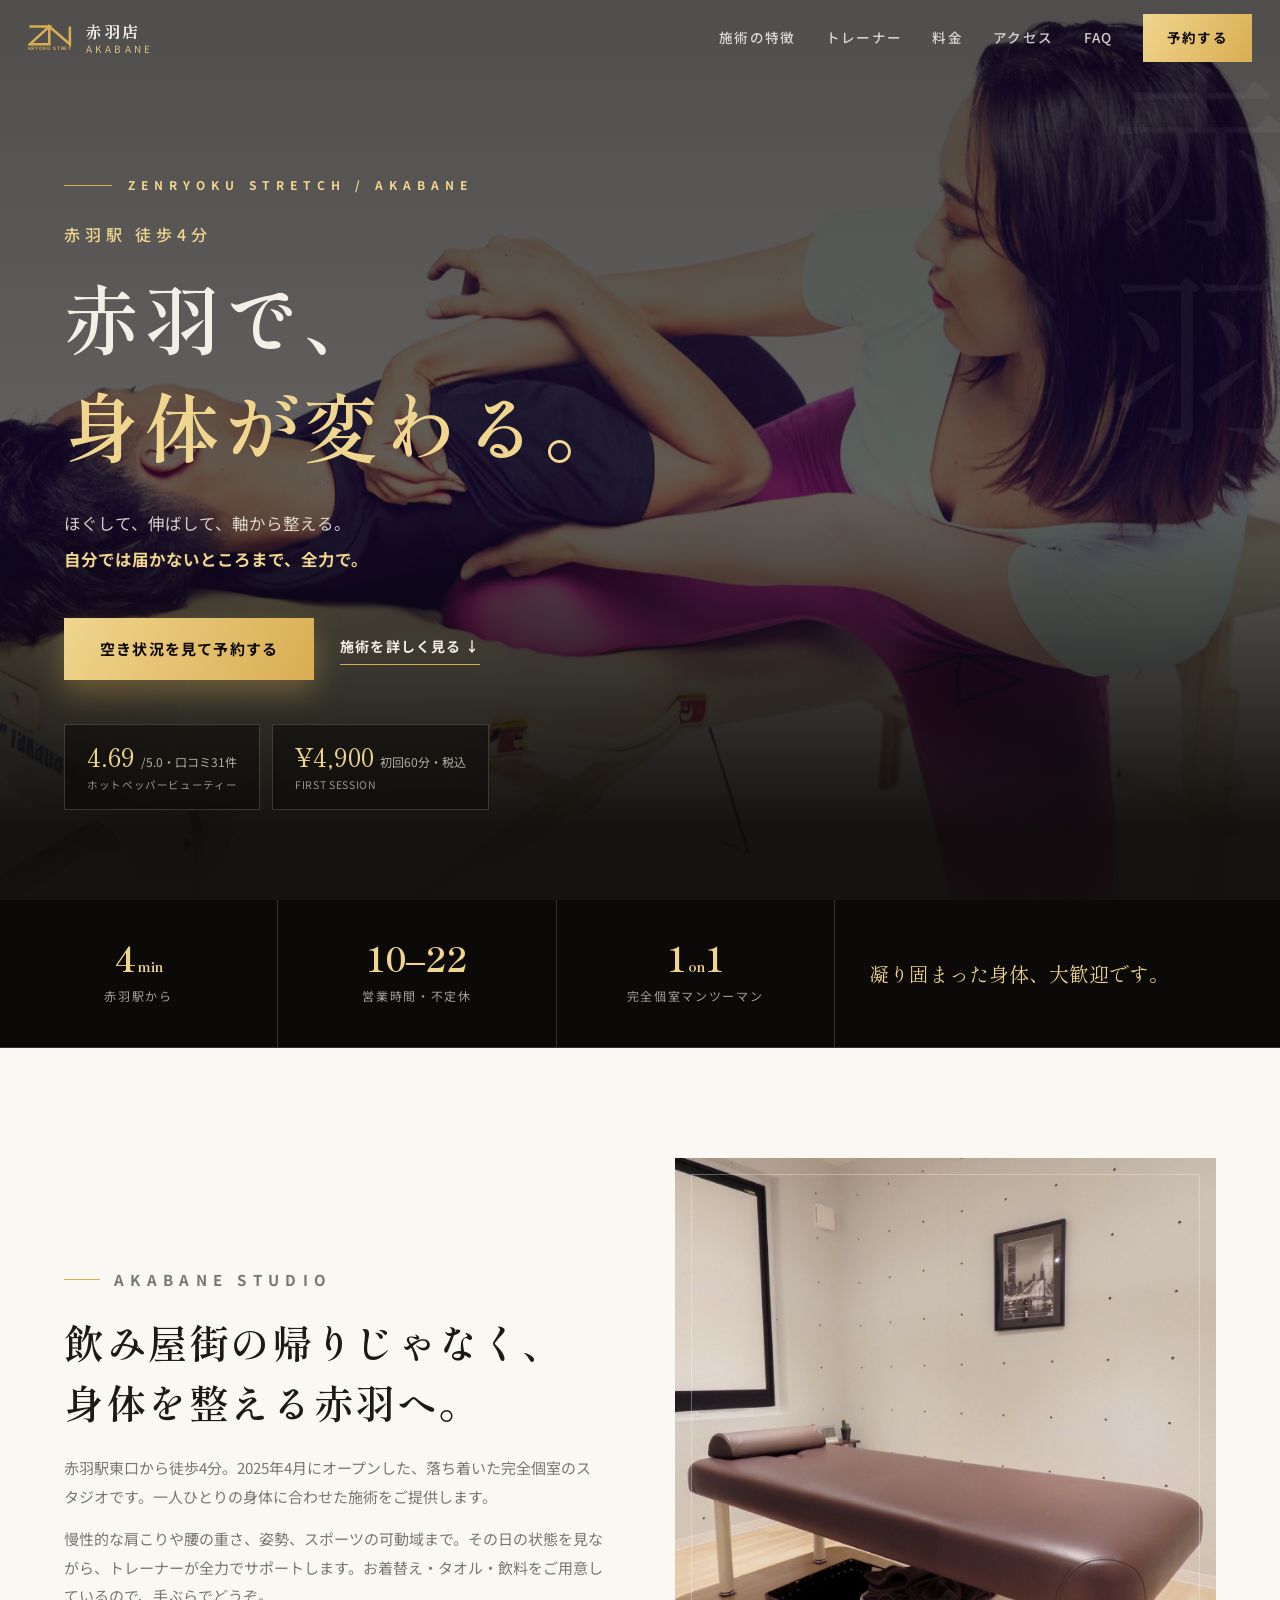
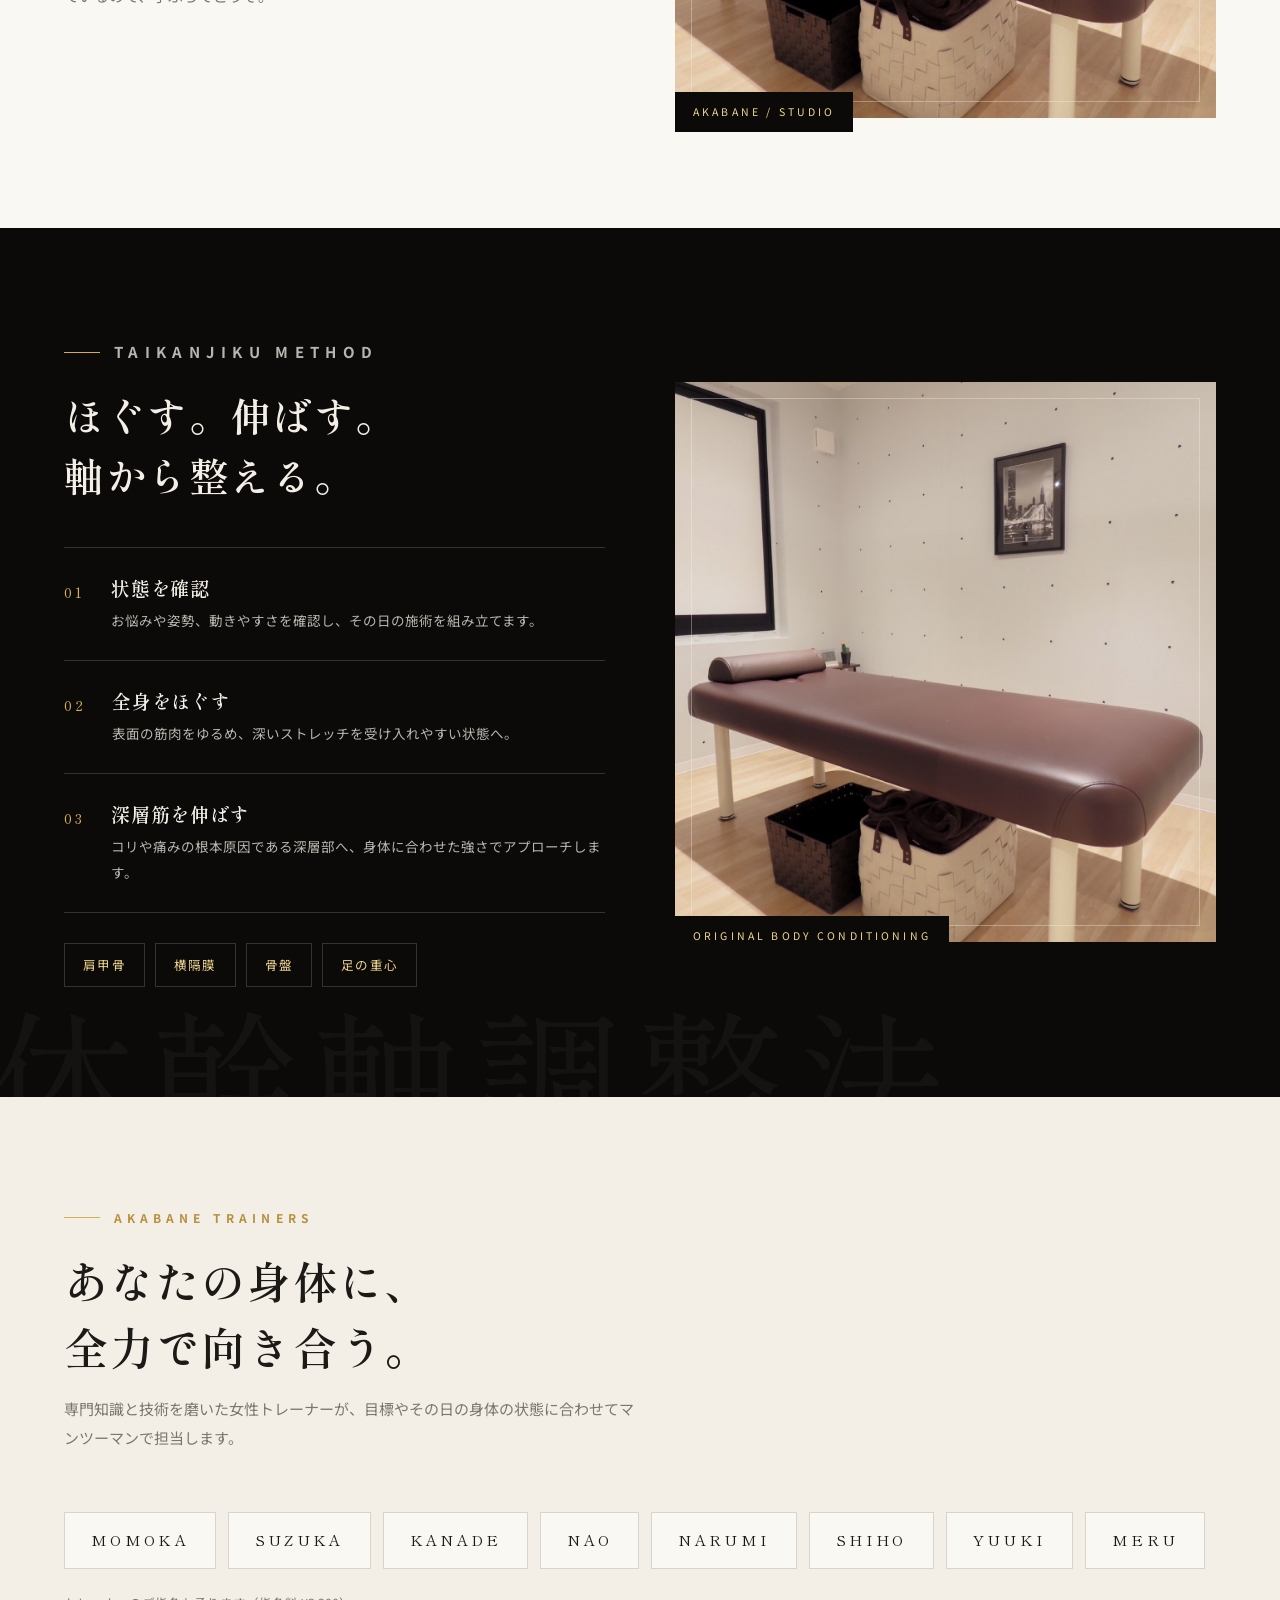
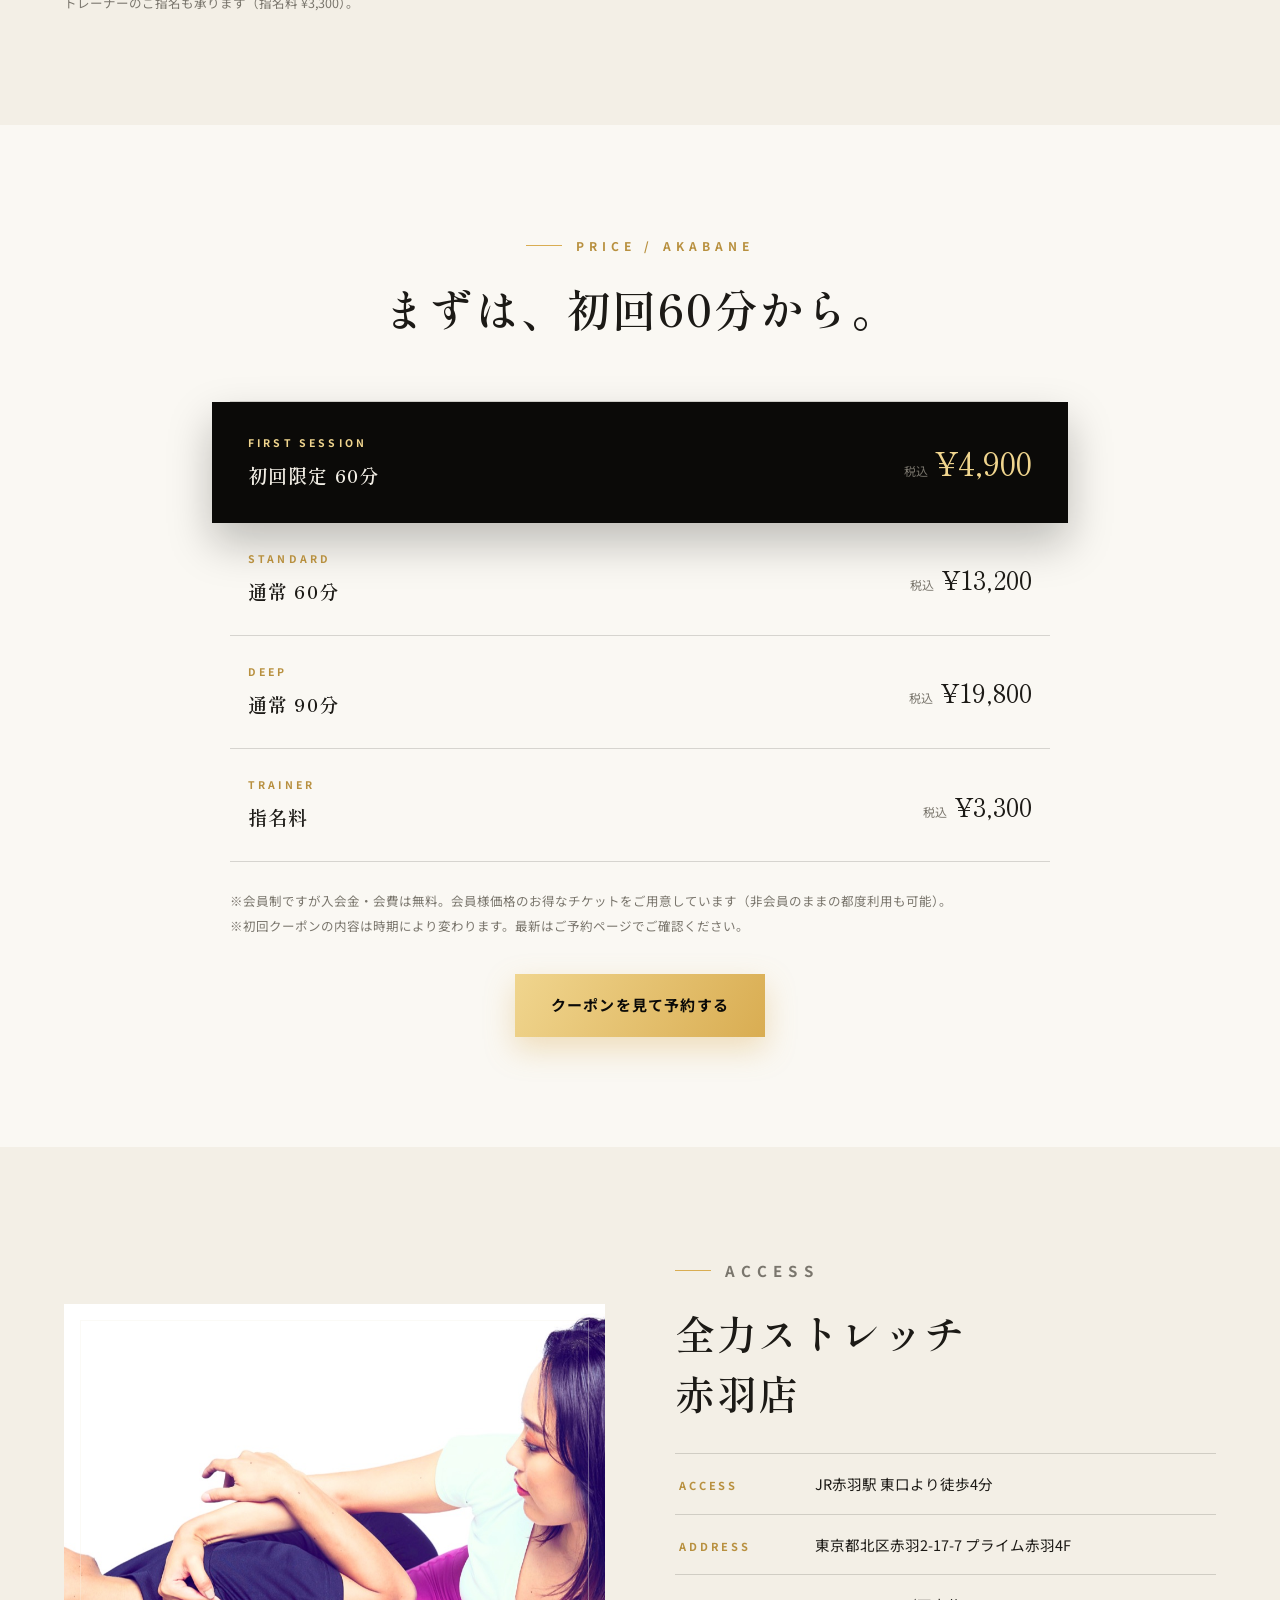
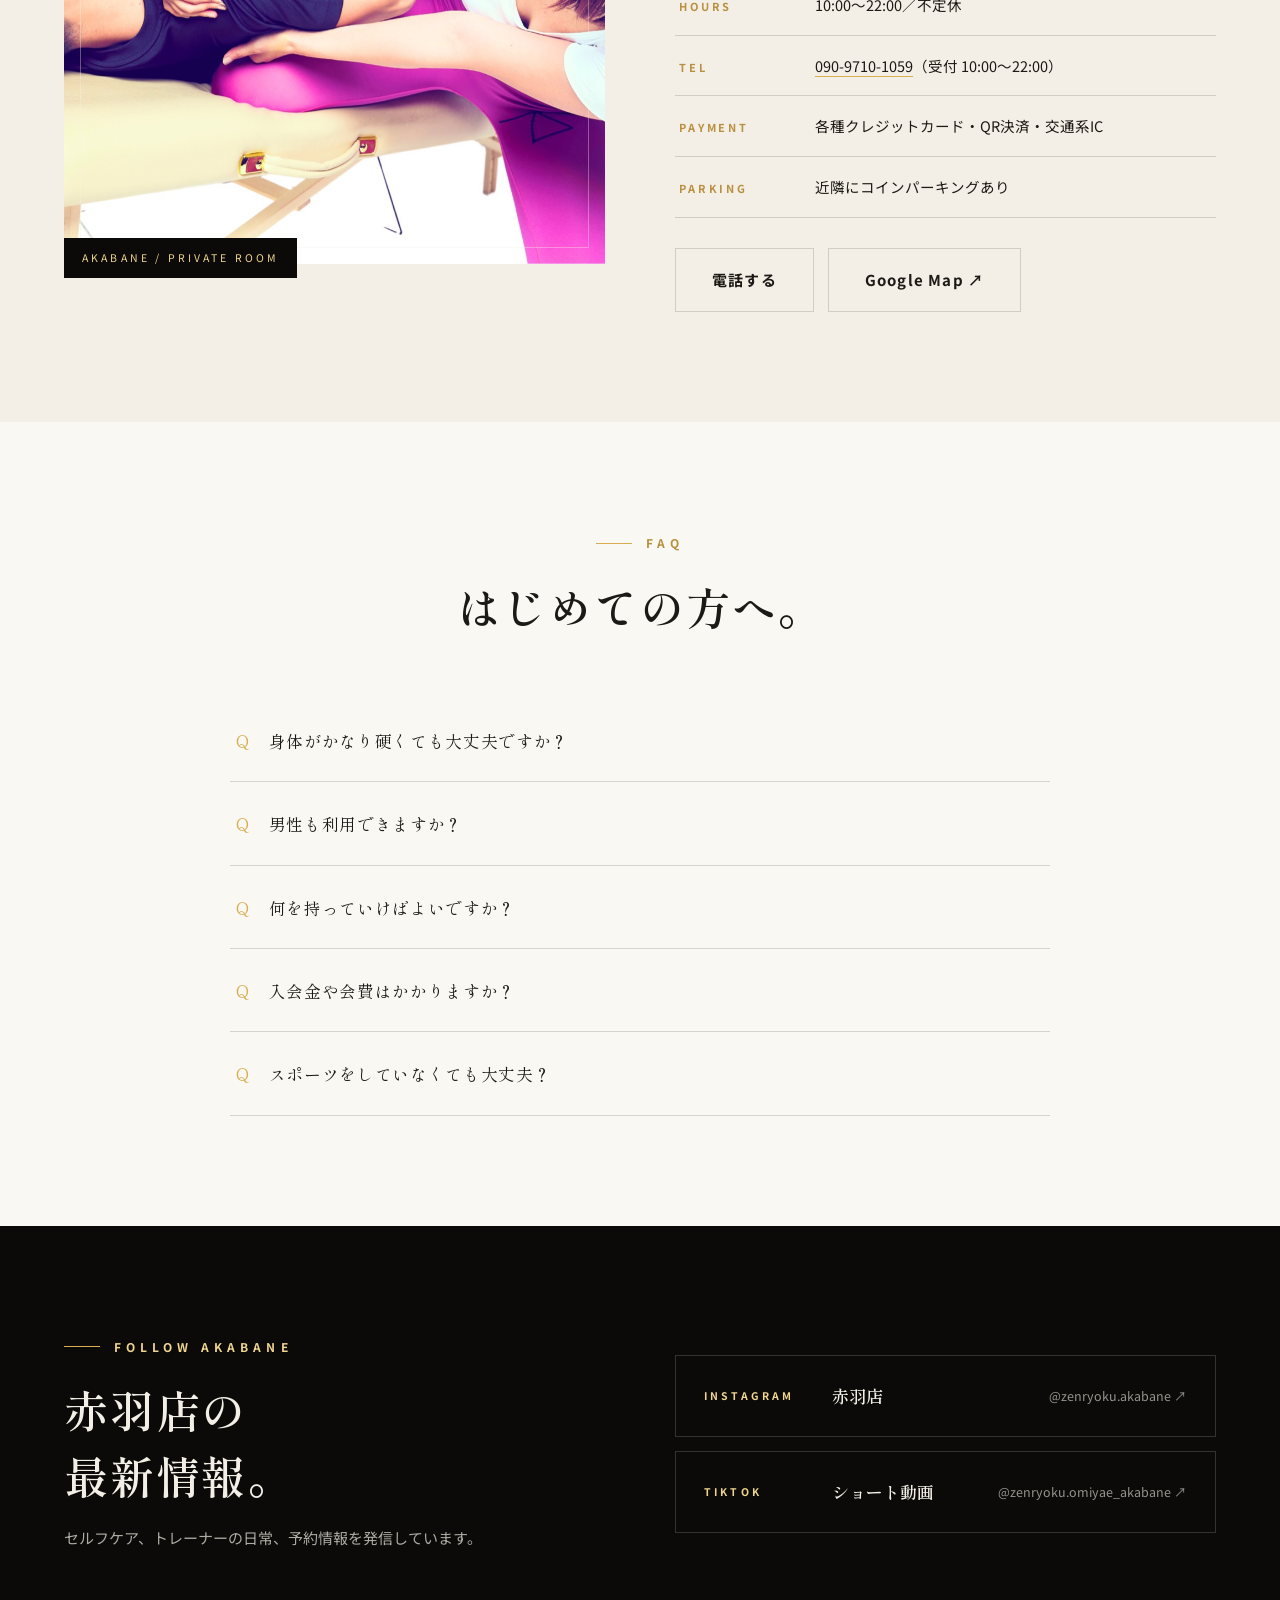
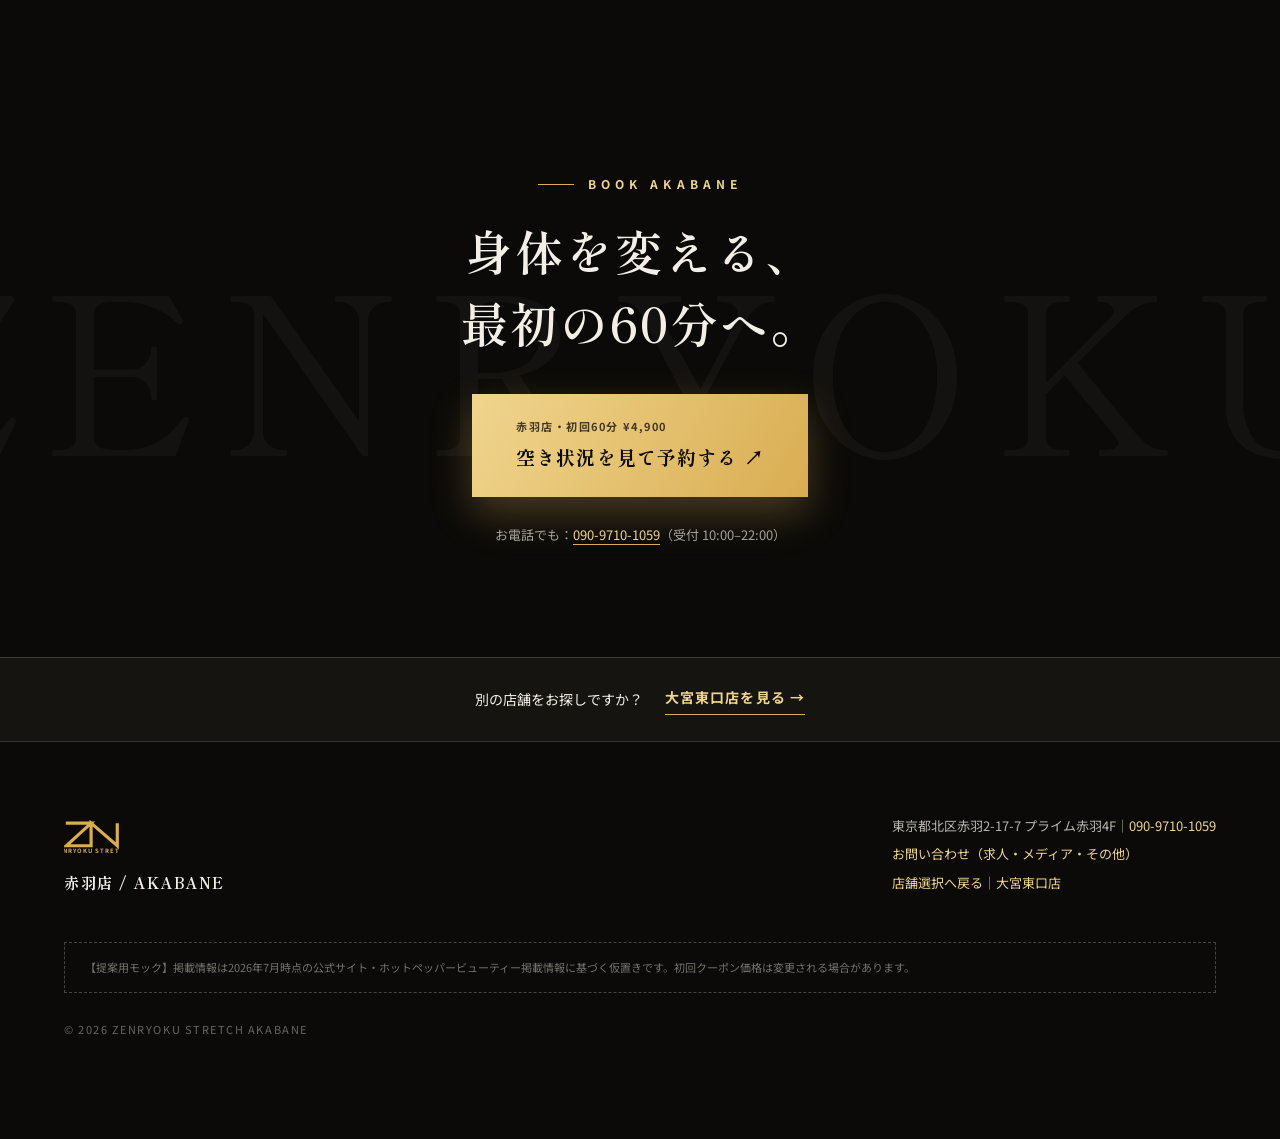
==== commit 62648d50: "本命サイトの最新反映（フォーム・写真ローテーション） Co-Authored-By: Claude Fable 5 <noreply@anthropic.com>" ====
--- a/site/akabane/index.html
+++ b/site/akabane/index.html
@@ -18,6 +18,7 @@
   <link href="https://fonts.googleapis.com/css2?family=Shippori+Mincho:wght@500;600;700&family=Noto+Sans+JP:wght@400;500;700&display=swap" rel="stylesheet">
   <link rel="stylesheet" href="../assets/site.css">
   <script src="../assets/site.js" defer></script>
+  <script src="../assets/rotate.js" defer></script>
 </head>
 <body class="has-reserve-bar">
 <a class="skip-link" href="#main">本文へ移動</a>
@@ -52,7 +53,7 @@
   <!-- ヒーロー -->
   <section class="hero" id="top" style="padding:0">
     <div class="hero-media" aria-hidden="true">
-      <img src="../assets/images/akabane-cover.jpg" alt="" width="1600" height="900">
+      <img src="../assets/images/akabane-cover.jpg" alt="" width="1600" height="900" data-photo="akabane-hero">
     </div>
     <p class="hero-watermark" aria-hidden="true">赤羽</p>
     <div class="hero-inner">
@@ -92,7 +93,7 @@
           <p>慢性的な肩こりや腰の重さ、姿勢、スポーツの可動域まで。その日の状態を見ながら、トレーナーが全力でサポートします。お着替え・タオル・飲料をご用意しているので、手ぶらでどうぞ。</p>
         </div>
         <div class="split-media reveal">
-          <img src="../assets/images/akabane-wide.jpg" alt="全力ストレッチ 赤羽店の店内" loading="lazy" width="1600" height="900">
+          <img src="../assets/images/akabane-wide.jpg" alt="全力ストレッチ 赤羽店の店内" loading="lazy" width="1600" height="900" data-photo="akabane-intro">
           <span class="frame-line" aria-hidden="true"></span>
           <span class="img-label">AKABANE / STUDIO</span>
         </div>
@@ -106,7 +107,7 @@
     <div class="container">
       <div class="split reverse">
         <div class="split-media reveal">
-          <img src="../assets/images/akabane-staff.jpg" alt="赤羽店でのマンツーマン施術" loading="lazy" width="1080" height="1080">
+          <img src="../assets/images/akabane-staff.jpg" alt="赤羽店でのマンツーマン施術" loading="lazy" width="1080" height="1080" data-photo="akabane-method">
           <span class="frame-line" aria-hidden="true"></span>
           <span class="img-label">ORIGINAL BODY CONDITIONING</span>
         </div>
@@ -178,7 +179,7 @@
     <div class="container">
       <div class="split">
         <div class="split-media reveal">
-          <img src="../assets/images/akabane-space.jpg" alt="全力ストレッチ 赤羽店の個室" loading="lazy" width="1080" height="1080">
+          <img src="../assets/images/akabane-space.jpg" alt="全力ストレッチ 赤羽店の個室" loading="lazy" width="1080" height="1080" data-photo="akabane-access">
           <span class="frame-line" aria-hidden="true"></span>
           <span class="img-label">AKABANE / PRIVATE ROOM</span>
         </div>
@@ -288,6 +289,7 @@
       </div>
       <div class="footer-shops">
         <p>東京都北区赤羽2-17-7 プライム赤羽4F｜<a href="tel:090-9710-1059">090-9710-1059</a></p>
+        <p><a href="../contact/index.html">お問い合わせ（求人・メディア・その他）</a></p>
         <p><a href="../index.html">店舗選択へ戻る</a>｜<a href="../omiya/index.html">大宮東口店</a></p>
       </div>
     </div>
--- a/site/assets/site.css
+++ b/site/assets/site.css
@@ -244,6 +244,16 @@
 .store-card-copy .go{position:absolute;right:30px;bottom:34px;width:52px;height:52px;border:1px solid var(--gold);color:var(--gold-light);display:flex;align-items:center;justify-content:center;font-size:19px;transition:.35s}
 .store-card:hover .go{background:var(--gold);color:var(--black)}
 
+/* ---- 今月の店舗風景（写真は毎月自動ローテーション） ---- */
+.gallery-section{background:var(--cream)}
+.gallery-track{display:flex;gap:16px;overflow-x:auto;padding-bottom:14px;scroll-snap-type:x mandatory;scrollbar-width:none}
+.gallery-track::-webkit-scrollbar{display:none}
+.gallery-card{flex:0 0 320px;scroll-snap-align:start;position:relative;height:320px;overflow:hidden}
+@media(min-width:768px){.gallery-card{flex-basis:calc(25% - 12px);min-width:250px}}
+.gallery-card img{width:100%;height:100%;object-fit:cover;transition:transform .8s var(--ease)}
+.gallery-card:hover img{transform:scale(1.05)}
+.gallery-card::after{content:"";position:absolute;inset:12px;border:1px solid rgba(243,239,230,.45);pointer-events:none}
+
 /* ---- 出現アニメーション ---- */
 .reveal{opacity:0;transform:translateY(34px);transition:opacity 1s var(--ease),transform 1s var(--ease)}
 .reveal.in{opacity:1;transform:none}
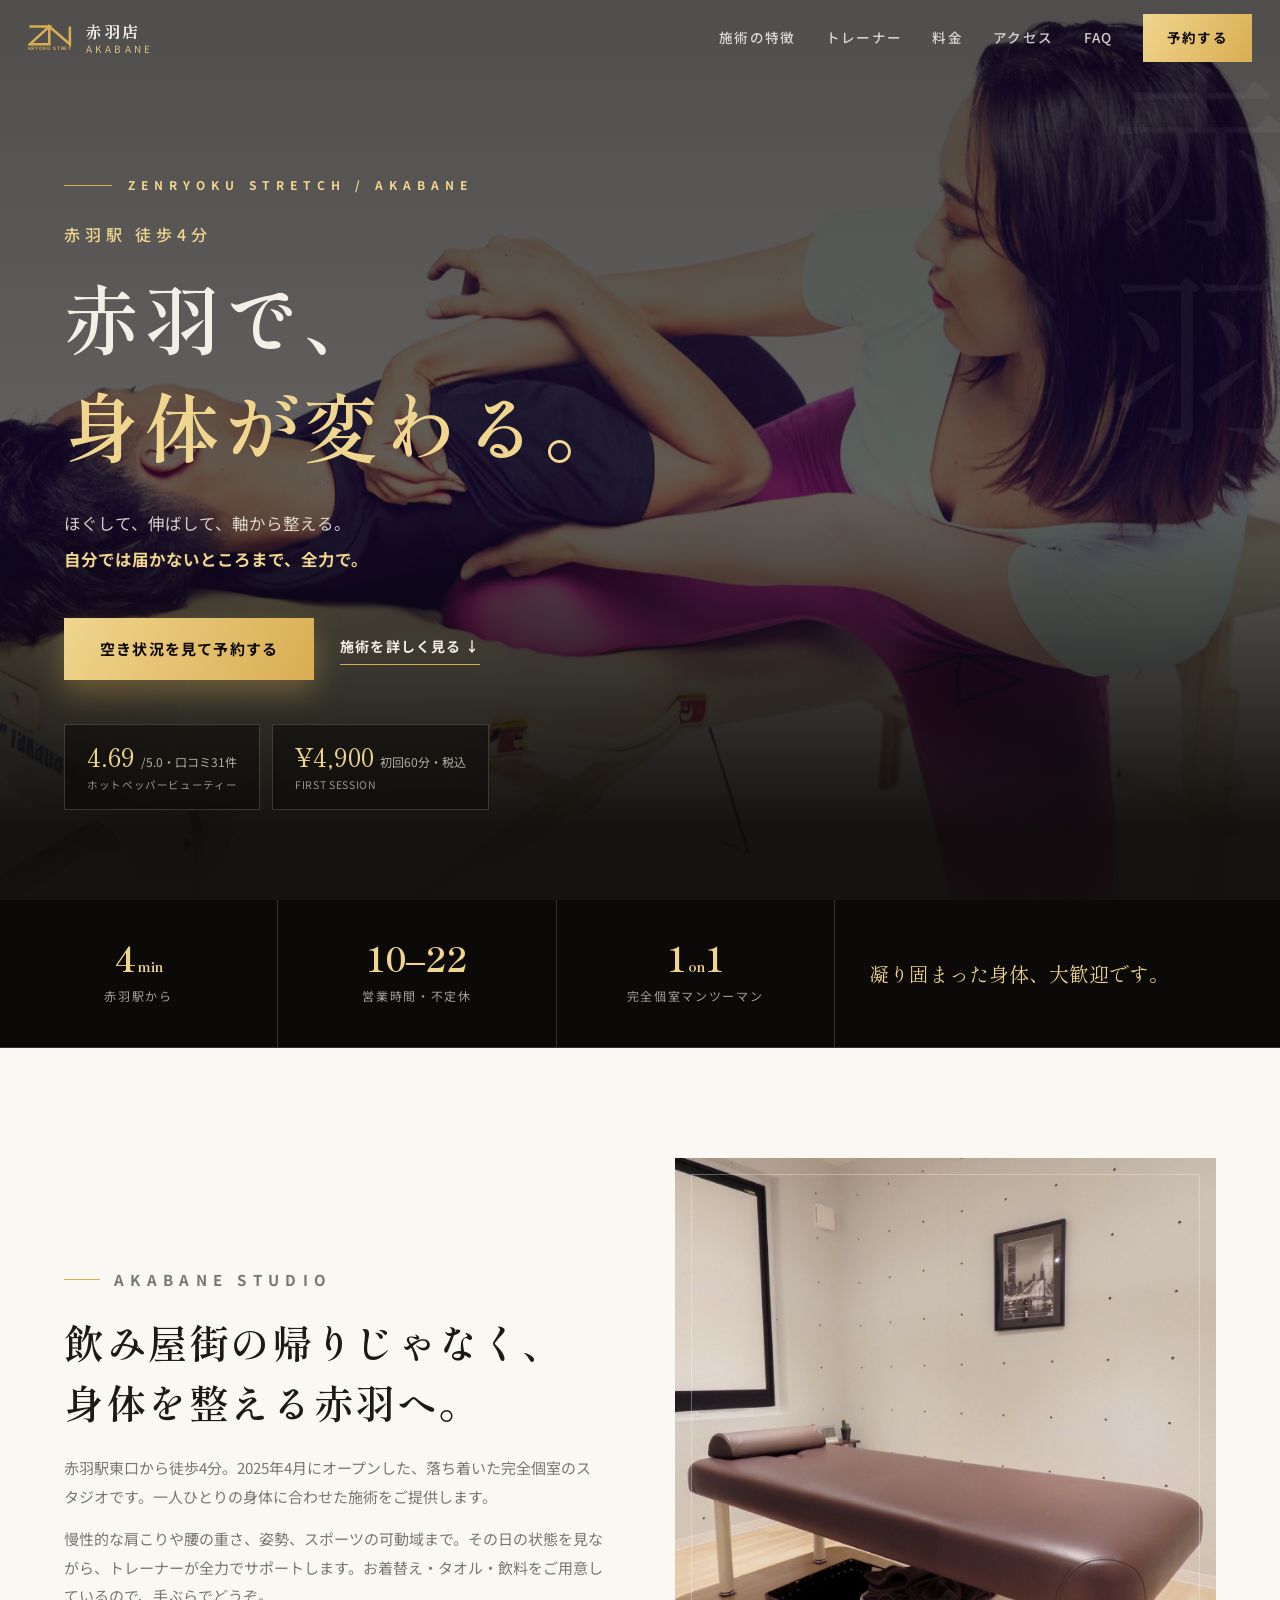
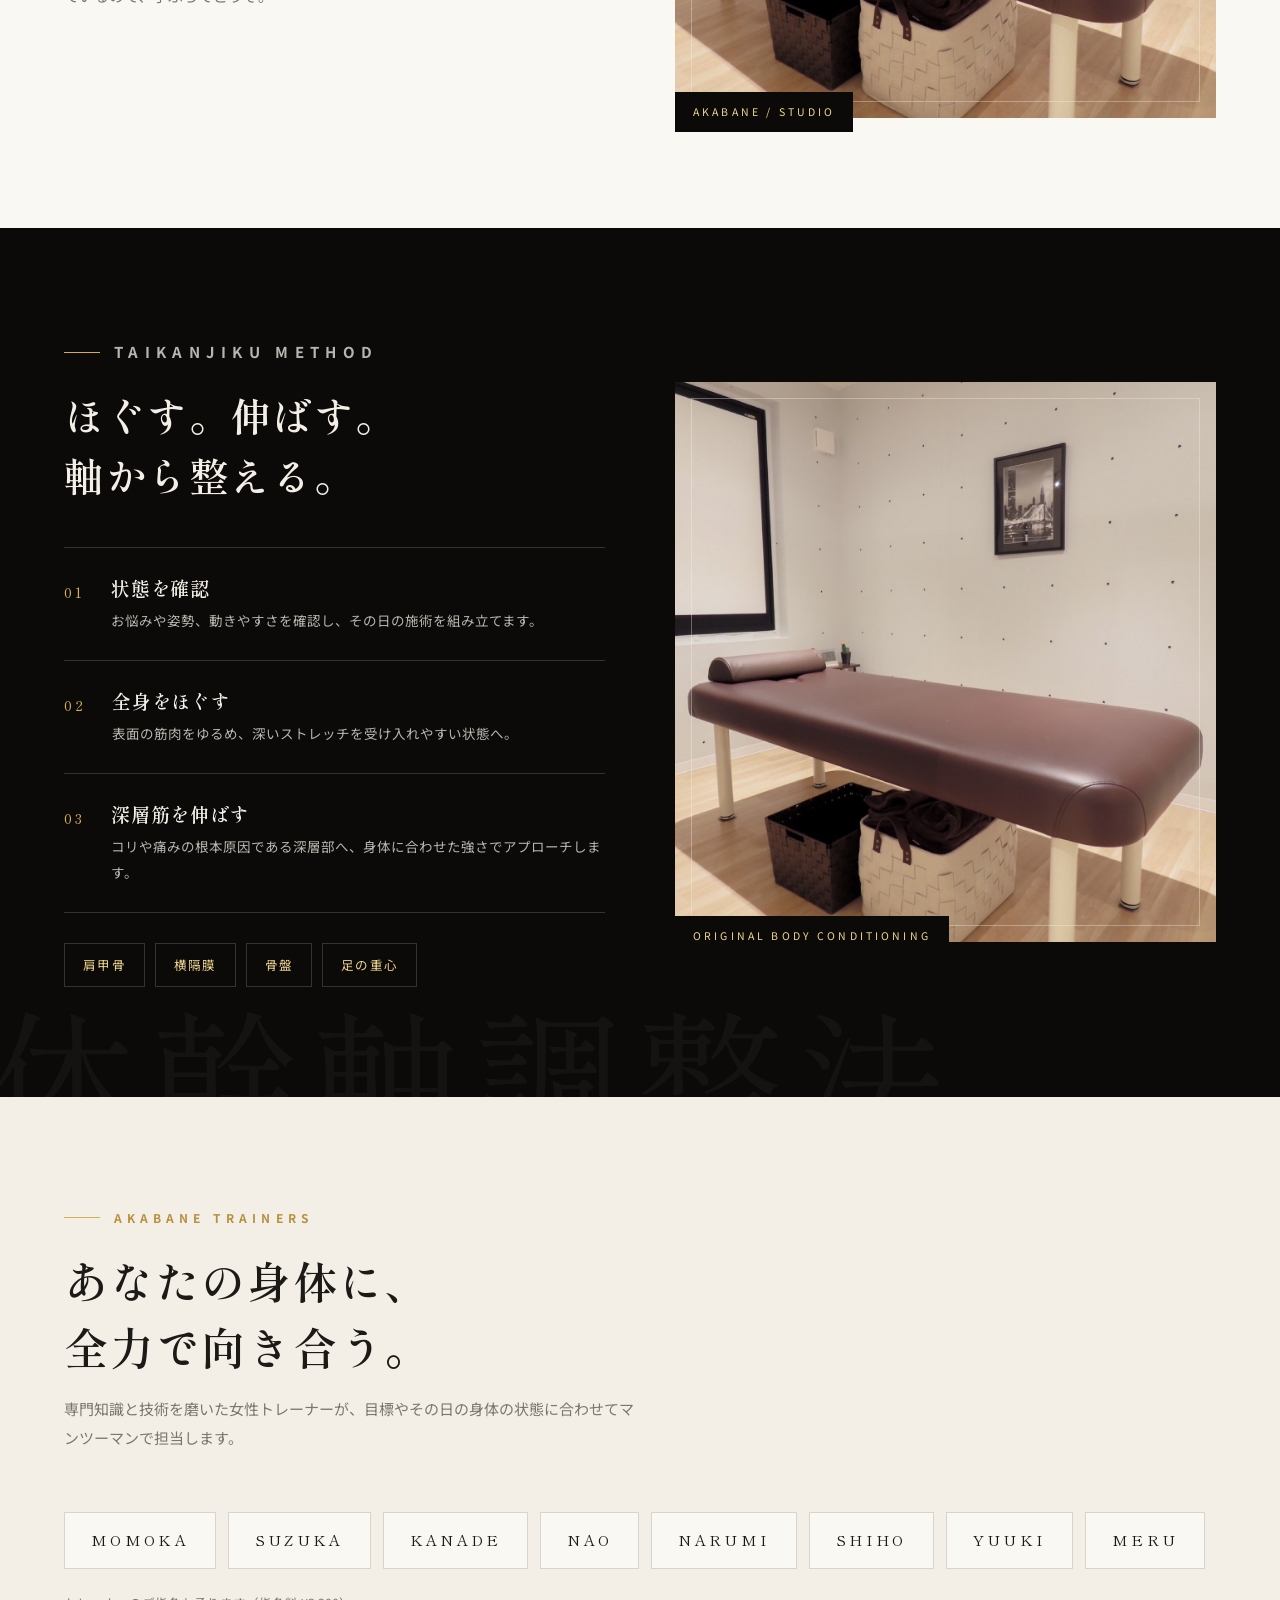
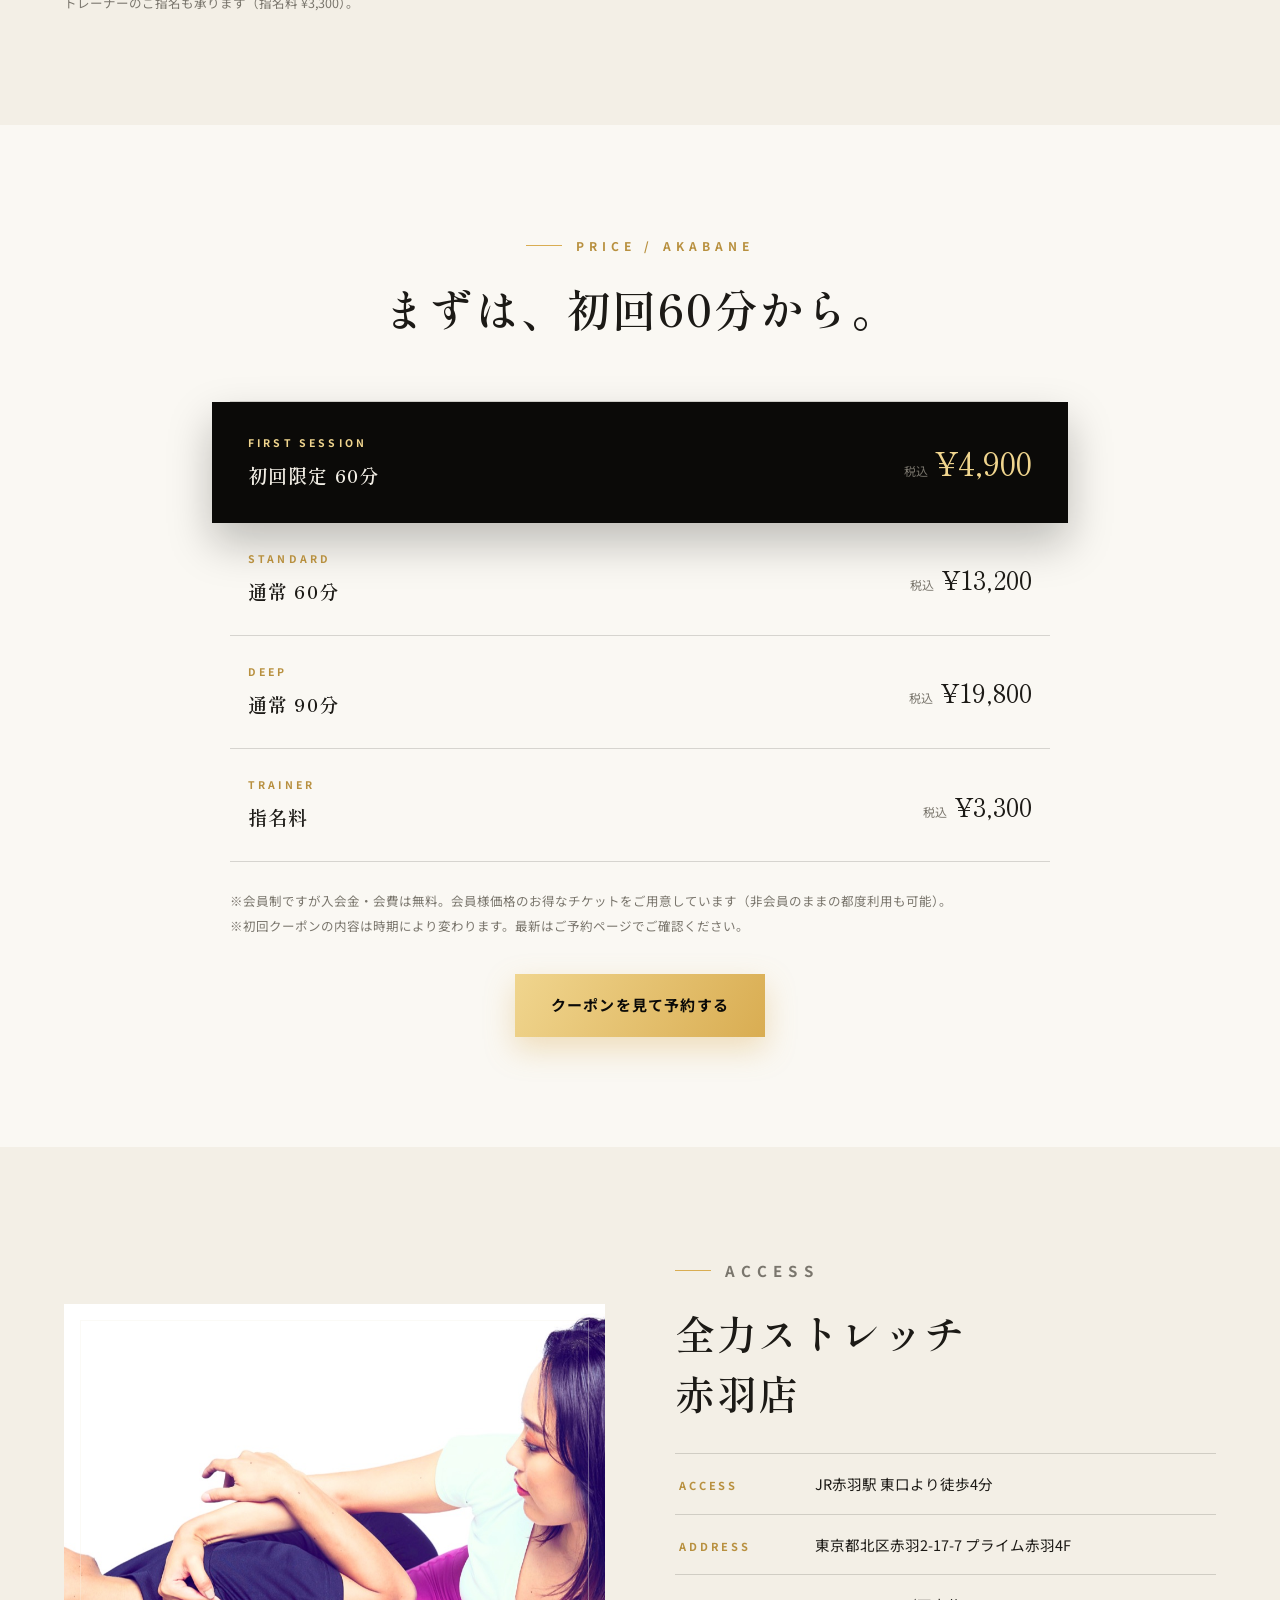
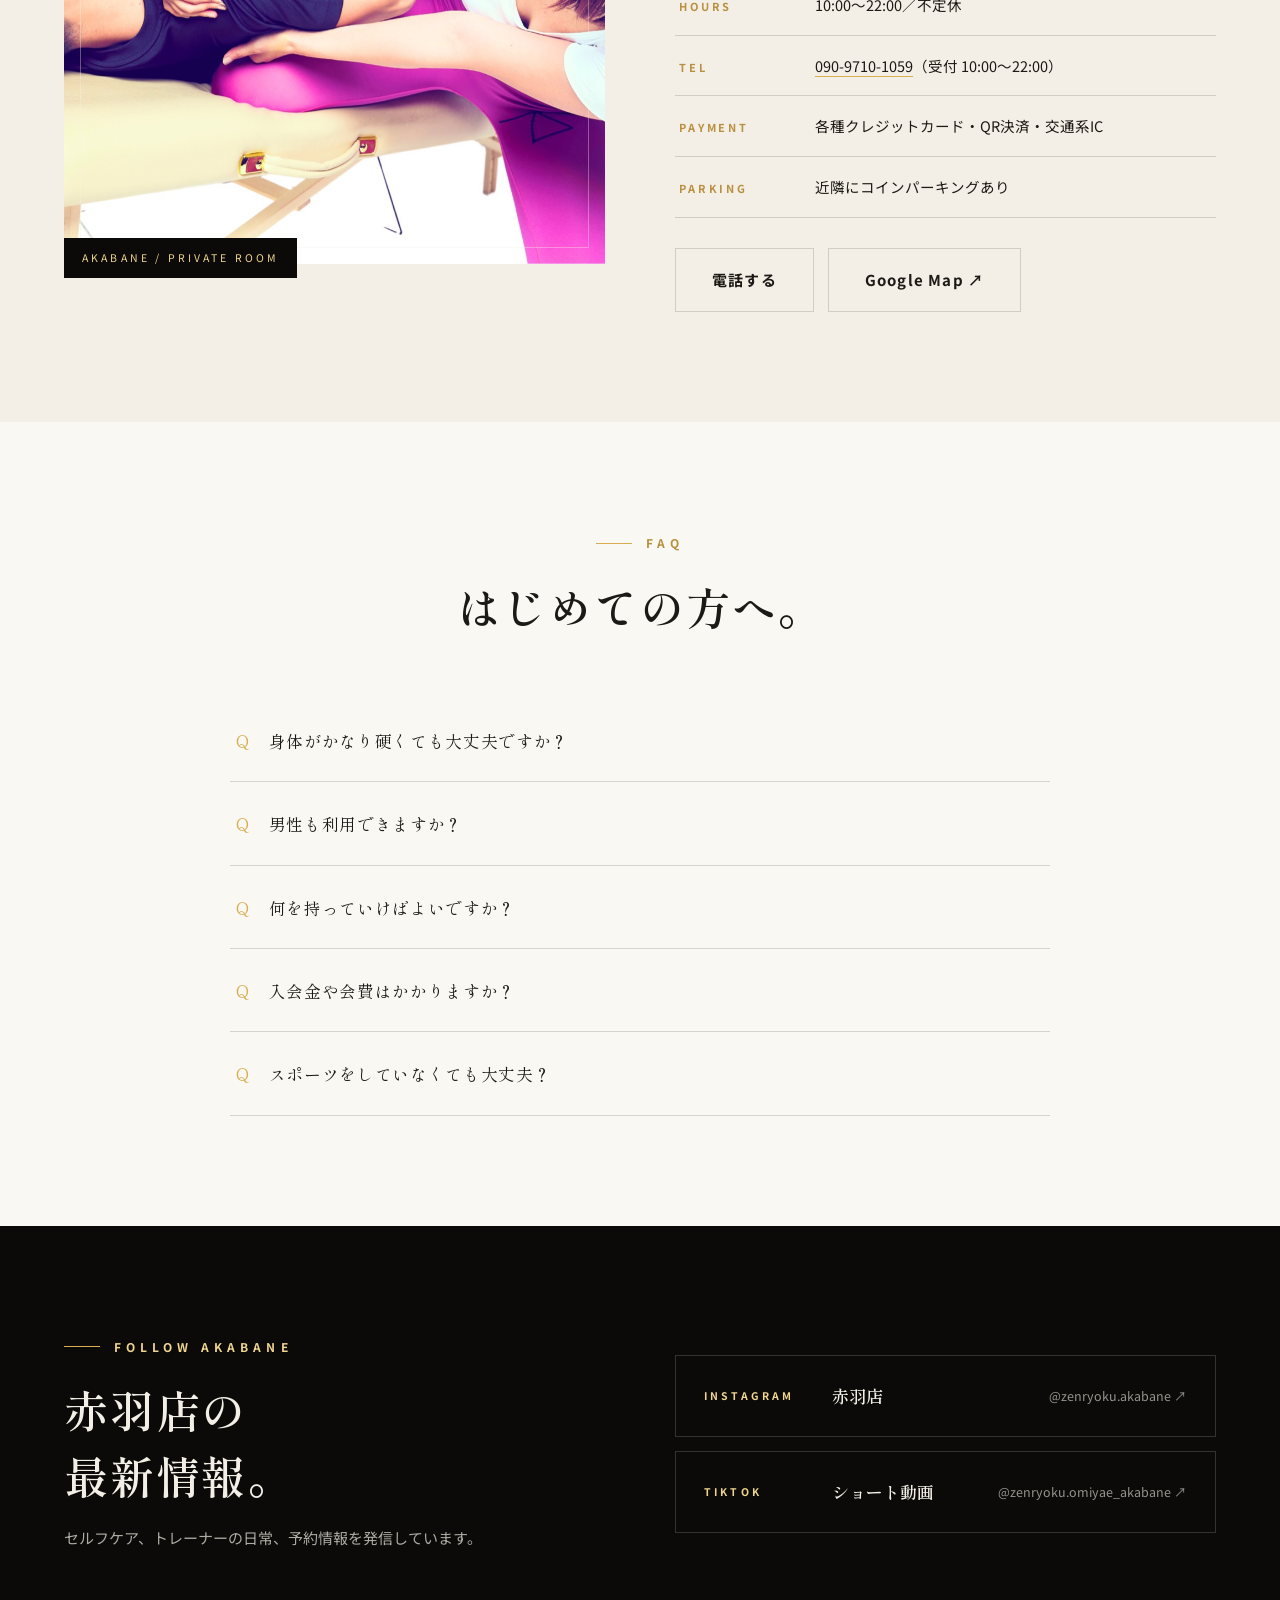
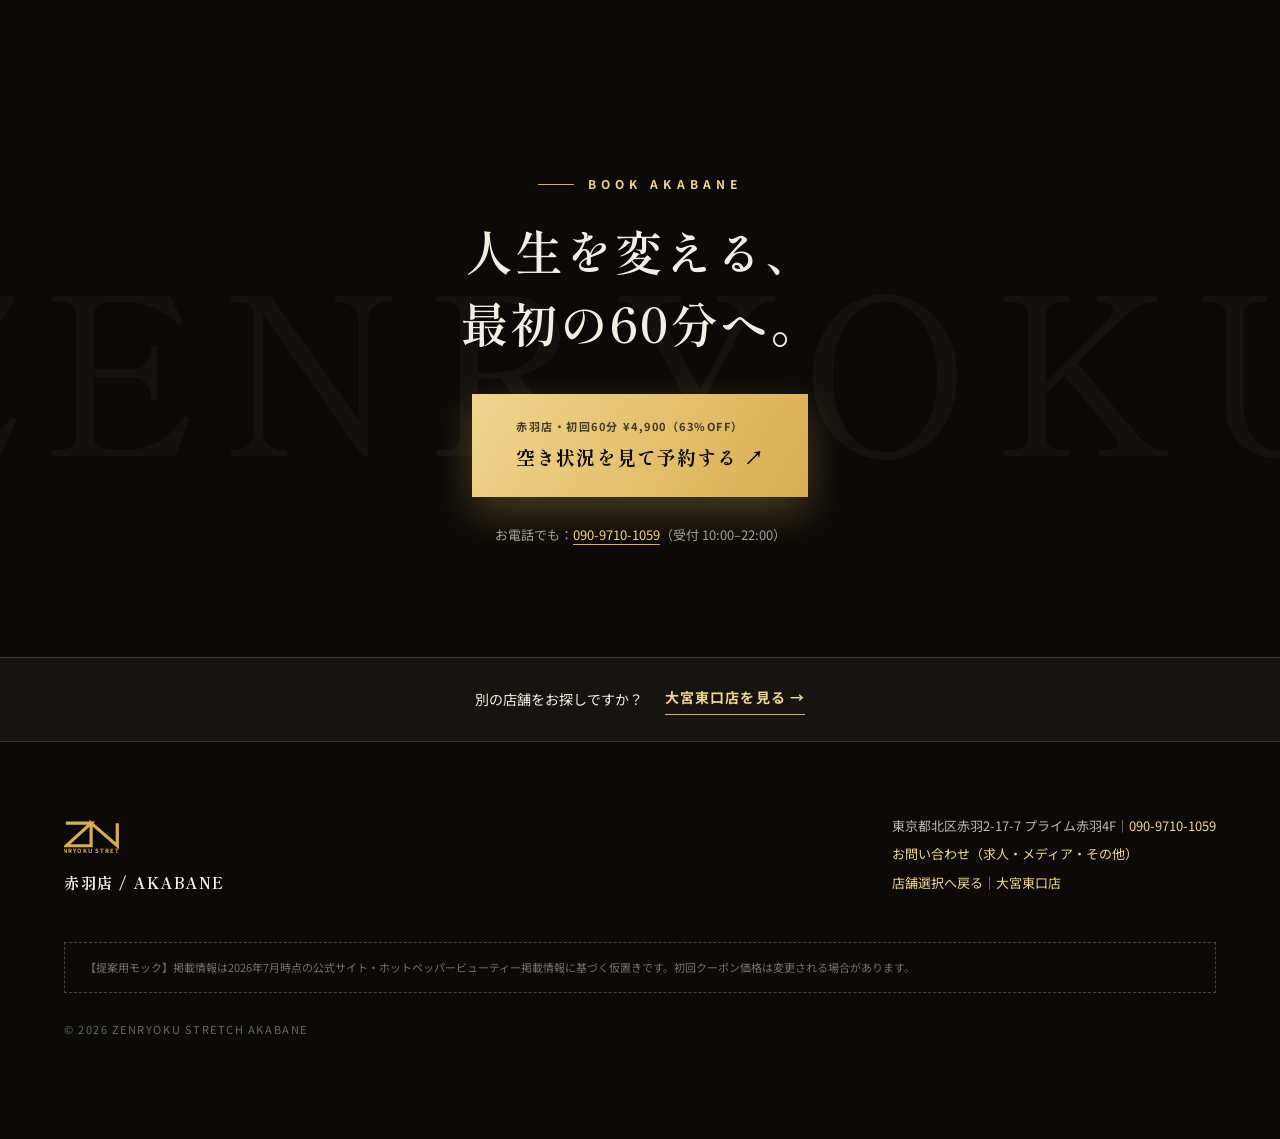
==== commit d32ab7b4: "本命サイトの修正反映（料金統一・見出し・週替わり写真） Co-Authored-By: Claude Fable 5 <noreply@anthropic.com>" ====
--- a/site/akabane/index.html
+++ b/site/akabane/index.html
@@ -260,10 +260,10 @@
   <section class="reserve-section" id="reserve">
     <div class="container reserve-inner reveal">
       <p class="eyebrow on-dark" style="justify-content:center">Book Akabane</p>
-      <h2>身体を変える、<br>最初の60分へ。</h2>
+      <h2>人生を変える、<br>最初の60分へ。</h2>
       <div class="reserve-buttons">
         <a class="reserve-button" href="https://beauty.hotpepper.jp/kr/slnH000744509/coupon/" target="_blank" rel="noopener noreferrer">
-          <small>赤羽店・初回60分 ¥4,900</small>
+          <small>赤羽店・初回60分 ¥4,900（63%OFF）</small>
           <strong>空き状況を見て予約する ↗</strong>
         </a>
       </div>
